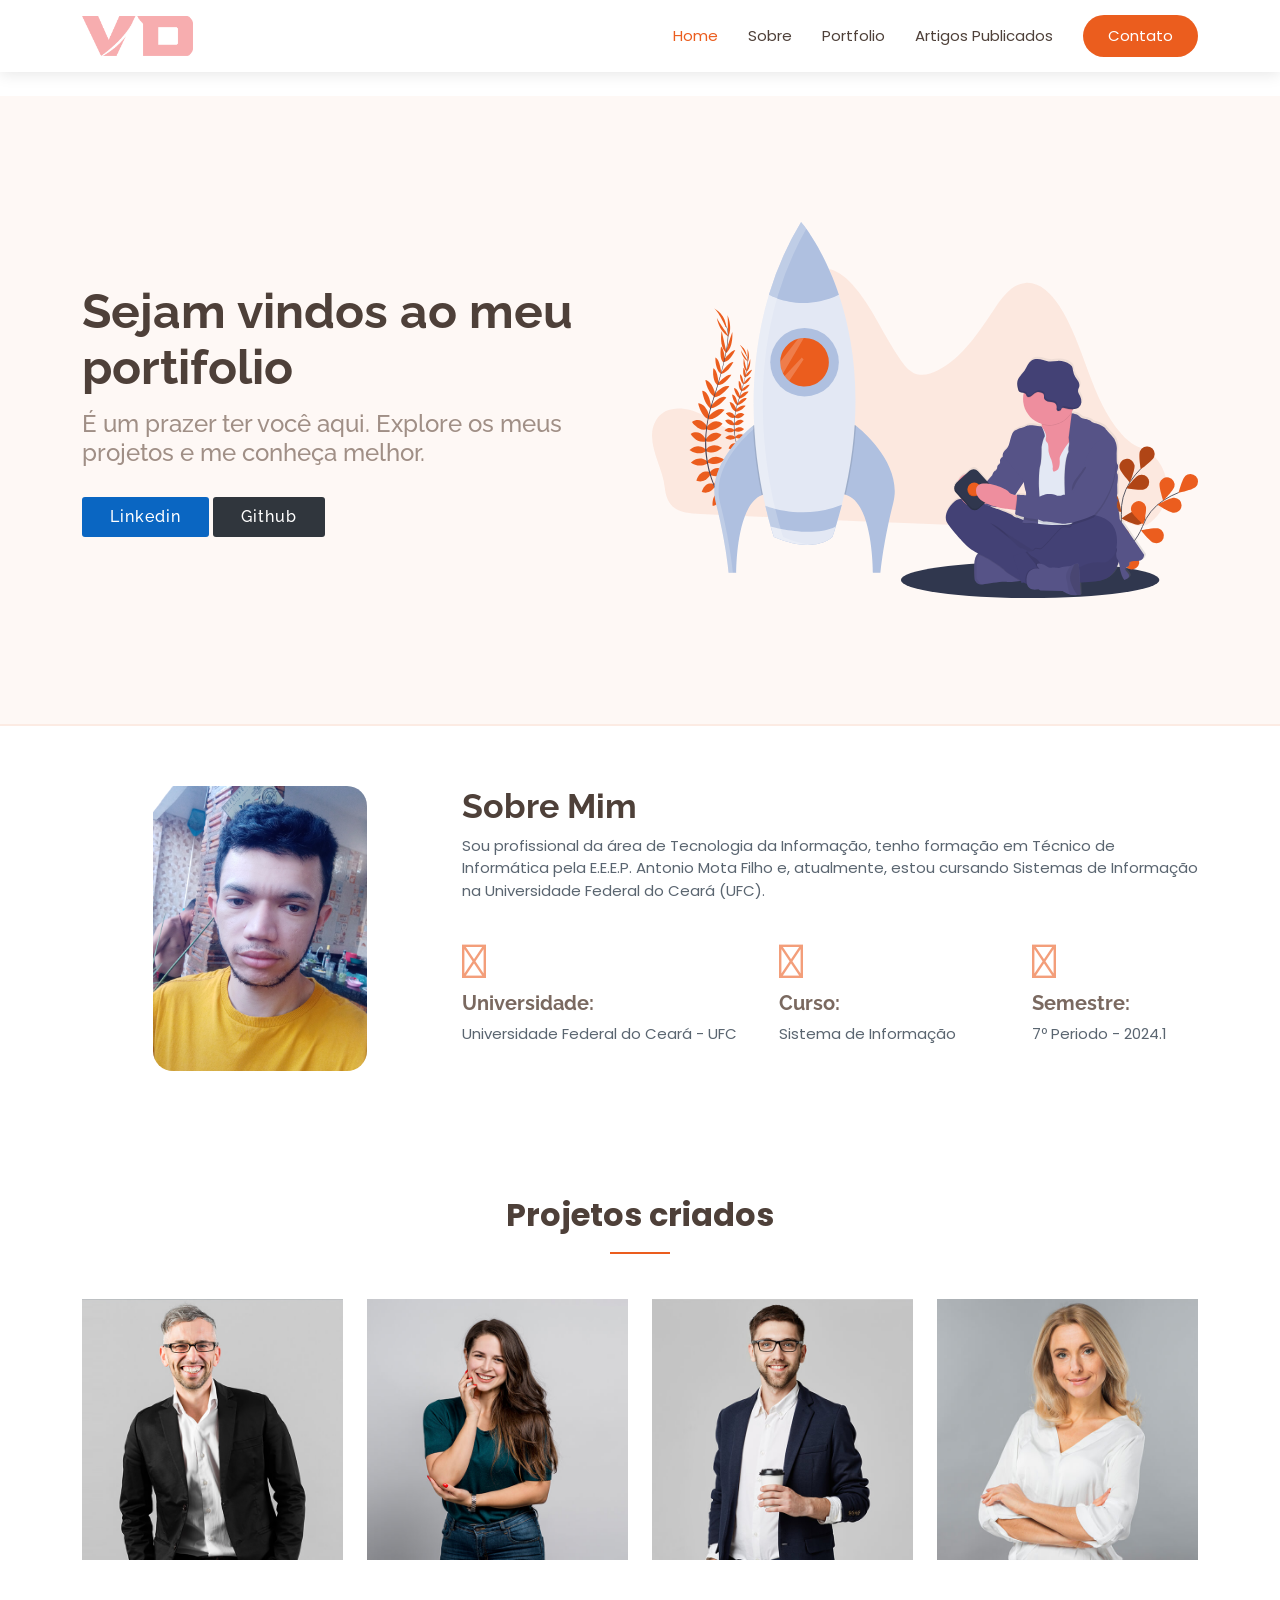
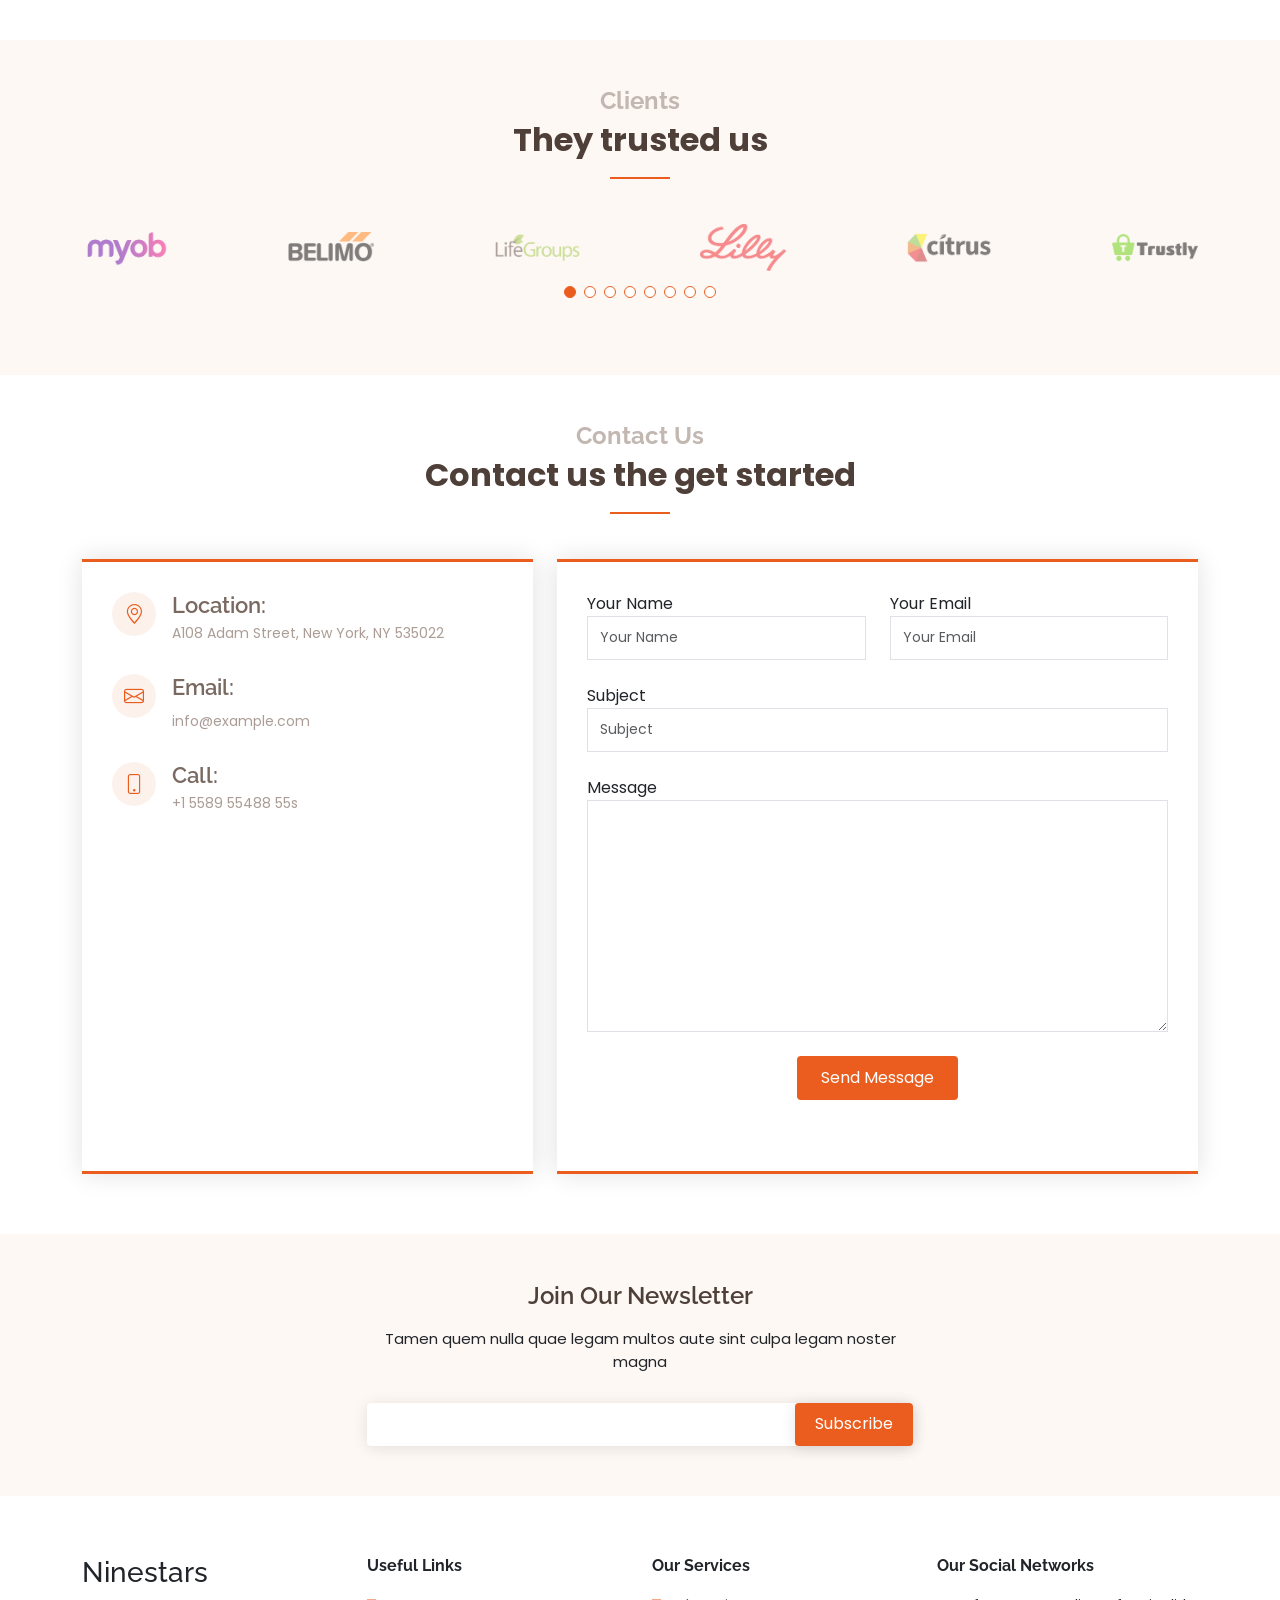
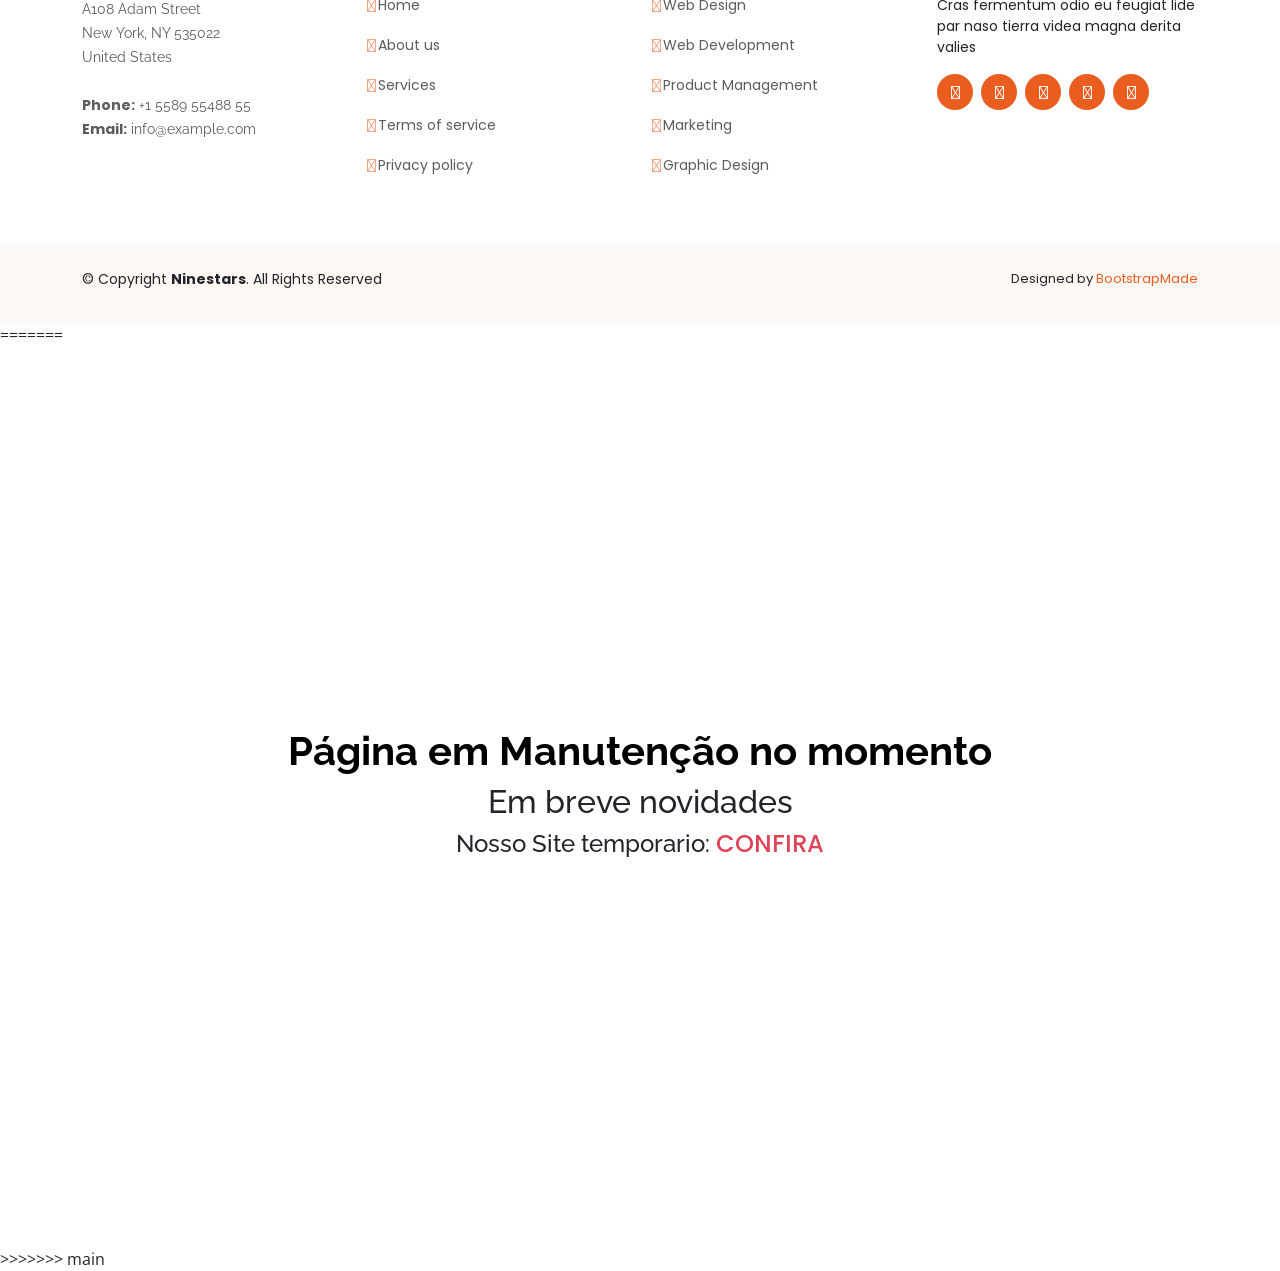
==== index.html @ 3cd947cc "✍🏼 - Renomeado a pasta para index novamente" ====
<!DOCTYPE html>
<html lang="pt-BR">

<head>
<<<<<<< HEAD
  <meta charset="utf-8">
  <meta content="width=device-width, initial-scale=1.0" name="viewport">

  <title>Vicente Neto - Profile</title>
  <meta content="" name="description">
  <meta content="" name="keywords">

  <!-- Favicons -->
  <link href="assets/img/favicon.png" rel="icon">
  <link href="assets/img/apple-touch-icon.png" rel="apple-touch-icon">

  <!-- Google Fonts -->
  <link href="https://fonts.googleapis.com/css?family=Open+Sans:300,300i,400,400i,600,600i,700,700i|Raleway:300,300i,400,400i,600,600i,700,700i" rel="stylesheet">

  <!-- Vendor CSS Files -->
  <link href="assets/vendor/aos/aos.css" rel="stylesheet">
  <link href="assets/vendor/bootstrap/css/bootstrap.min.css" rel="stylesheet">
  <link href="assets/vendor/bootstrap-icons/bootstrap-icons.css" rel="stylesheet">
  <link href="assets/vendor/boxicons/css/boxicons.min.css" rel="stylesheet">
  <link href="assets/vendor/glightbox/css/glightbox.min.css" rel="stylesheet">
  <link href="assets/vendor/swiper/swiper-bundle.min.css" rel="stylesheet">

  <!-- Template Main CSS File -->
  <link href="assets/css/style.css" rel="stylesheet">
</head>

<body>

  <!-- ======= Header ======= -->
  <header id="header" class="fixed-top d-flex align-items-center">
    <div class="container d-flex align-items-center justify-content-between">

      <div class="logo">
        <a href="index.html"><img src="assets/img/logo.png" alt="" class="img-fluid"></a>
      </div>

      <nav id="navbar" class="navbar">
        <ul>
          <li><a class="nav-link scrollto active" href="#hero">Home</a></li>
          <li><a class="nav-link scrollto" href="#sobre">Sobre</a></li>
          <!-- <li><a class="nav-link scrollto" href="#servicos">Serviços</a></li> -->
          <li><a class="nav-link scrollto" href="#portfolio">Portfolio</a></li>
          <li><a class="nav-link scrollto" href="#projetos">Artigos Publicados</a></li>
          <!-- <li class="dropdown"><a href="#"><span>Drop Down</span> <i class="bi bi-chevron-down"></i></a>
            <ul>
              <li><a href="#">Drop Down 1</a></li>
              <li class="dropdown"><a href="#"><span>Deep Drop Down</span> <i class="bi bi-chevron-right"></i></a>
                <ul>
                  <li><a href="#">Deep Drop Down 1</a></li>
                  <li><a href="#">Deep Drop Down 2</a></li>
                  <li><a href="#">Deep Drop Down 3</a></li>
                  <li><a href="#">Deep Drop Down 4</a></li>
                  <li><a href="#">Deep Drop Down 5</a></li>
                </ul>
              </li>
              <li><a href="#">Drop Down 2</a></li>
              <li><a href="#">Drop Down 3</a></li>
              <li><a href="#">Drop Down 4</a></li>
            </ul>
          </li> -->
          <!-- <li><a class="nav-link scrollto" href="#contact">Contato</a></li> -->
          <li><a class="getstarted scrollto" href="#about">Contato</a></li>
        </ul>
        <i class="bi bi-list mobile-nav-toggle"></i>
      </nav><!-- .navbar -->

    </div>
  </header><!-- End Header -->

  <!-- ======= Hero Section ======= -->
  <section id="hero" class="d-flex align-items-center">

    <div class="container">
      <div class="row gy-4">
        <div class="col-lg-6 order-2 order-lg-1 d-flex flex-column justify-content-center">
          <h1>Sejam vindos ao meu portifolio</h1>
          <h2>É um prazer ter você aqui. Explore os meus projetos e me conheça melhor.</h2>
          <div>
            <a href="https://www.linkedin.com/in/vicente-neto/" class="btn-linkedin scrollto">Linkedin</a>
            <a href="https://github.com/VicenteNeto21" class="btn-github scrollto">Github</a>
          </div>
        </div>
        <div class="col-lg-6 order-1 order-lg-2 hero-img">
          <img src="assets/img/hero-img.svg" class="img-fluid animated" alt="">
        </div>
      </div>
    </div>

  </section><!-- End Hero -->

  <main id="main">

    <!-- ======= Seção sobre mim ======= -->
    <section id="about" class="about">
      <div class="container">

        <div class="row justify-content-between">
          <div class="col-lg-4 d-flex align-items-center justify-content-center about-img">
            <img src="assets/img/minha-imagem.jpg" class="img-fluid" alt="" data-aos="zoom-in">
          </div>
          <div class="col-lg-8 pt-5 pt-lg-0">
            <h3 data-aos="fade-up">Sobre Mim</h3>
            <p data-aos="fade-up" data-aos-delay="100">
              Sou profissional da área de Tecnologia da Informação, tenho formação em Técnico de Informática pela E.E.E.P. Antonio Mota Filho e, atualmente, estou cursando Sistemas de Informação na Universidade Federal do Ceará (UFC).
            </p>
            <div class="row">
              <div class="col-md-5" data-aos="fade-up" data-aos-delay="200">
                <i class="bx bx-cube-alt"></i>
                <h4>Universidade:</h4>
                <p>Universidade Federal do Ceará - UFC</p>
              </div>
              <div class="col-md-4" data-aos="fade-up" data-aos-delay="100">
                <i class="bx bx-receipt"></i>
                <h4>Curso:</h4>
                <p>Sistema de Informação</p>
              </div>
              <div class="col-md-3" data-aos="fade-up" data-aos-delay="200">
                <i class="bx bx-cube-alt"></i>
                <h4>Semestre:</h4>
                <p>7º Periodo - 2024.1</p>
              </div>
            </div>
          </div>
        </div>

      </div>
    </section><!-- End About Section -->
   



    
    <!-- ======= Team Section ======= -->
    <section id="team" class="team">
      <div class="container">

        <div class="section-title" data-aos="fade-up">
          <p>Projetos criados</p>
        </div>

        <div class="row">

          <div class="col-xl-3 col-lg-4 col-md-6" data-aos="zoom-in" data-aos-delay="100">
            <div class="member">
              <img src="assets/img/team/team-1.jpg" class="img-fluid" alt="">
              <div class="member-info">
                <div class="member-info-content">
                  <h4>Walter White</h4>
                  <span>Chief Executive Officer</span>
                </div>
                <div class="social">
                  <a href=""><i class="bi bi-twitter"></i></a>
                  <a href=""><i class="bi bi-facebook"></i></a>
                  <a href=""><i class="bi bi-instagram"></i></a>
                  <a href=""><i class="bi bi-linkedin"></i></a>
                </div>
              </div>
            </div>
          </div>

          <div class="col-xl-3 col-lg-4 col-md-6" data-aos="zoom-in" data-aos-delay="200">
            <div class="member">
              <img src="assets/img/team/team-2.jpg" class="img-fluid" alt="">
              <div class="member-info">
                <div class="member-info-content">
                  <h4>Sarah Jhonson</h4>
                  <span>Product Manager</span>
                </div>
                <div class="social">
                  <a href=""><i class="bi bi-twitter"></i></a>
                  <a href=""><i class="bi bi-facebook"></i></a>
                  <a href=""><i class="bi bi-instagram"></i></a>
                  <a href=""><i class="bi bi-linkedin"></i></a>
                </div>
              </div>
            </div>
          </div>

          <div class="col-xl-3 col-lg-4 col-md-6" data-aos="zoom-in" data-aos-delay="300">
            <div class="member">
              <img src="assets/img/team/team-3.jpg" class="img-fluid" alt="">
              <div class="member-info">
                <div class="member-info-content">
                  <h4>William Anderson</h4>
                  <span>CTO</span>
                </div>
                <div class="social">
                  <a href=""><i class="bi bi-twitter"></i></a>
                  <a href=""><i class="bi bi-facebook"></i></a>
                  <a href=""><i class="bi bi-instagram"></i></a>
                  <a href=""><i class="bi bi-linkedin"></i></a>
                </div>
              </div>
            </div>
          </div>

          <div class="col-xl-3 col-lg-4 col-md-6" data-aos="zoom-in" data-aos-delay="400">
            <div class="member">
              <img src="assets/img/team/team-4.jpg" class="img-fluid" alt="">
              <div class="member-info">
                <div class="member-info-content">
                  <h4>Amanda Jepson</h4>
                  <span>Accountant</span>
                </div>
                <div class="social">
                  <a href=""><i class="bi bi-twitter"></i></a>
                  <a href=""><i class="bi bi-facebook"></i></a>
                  <a href=""><i class="bi bi-instagram"></i></a>
                  <a href=""><i class="bi bi-linkedin"></i></a>
                </div>
              </div>
            </div>
          </div>

        </div>

      </div>
    </section><!-- End Team Section -->

    <!-- ======= Clients Section ======= -->
    <section id="clients" class="clients section-bg">
      <div class="container" data-aos="fade-up">

        <div class="section-title">
          <h2>Clients</h2>
          <p>They trusted us</p>
        </div>

        <div class="clients-slider swiper" data-aos="fade-up" data-aos-delay="100">
          <div class="swiper-wrapper align-items-center">
            <div class="swiper-slide"><img src="assets/img/clients/client-1.png" class="img-fluid" alt=""></div>
            <div class="swiper-slide"><img src="assets/img/clients/client-2.png" class="img-fluid" alt=""></div>
            <div class="swiper-slide"><img src="assets/img/clients/client-3.png" class="img-fluid" alt=""></div>
            <div class="swiper-slide"><img src="assets/img/clients/client-4.png" class="img-fluid" alt=""></div>
            <div class="swiper-slide"><img src="assets/img/clients/client-5.png" class="img-fluid" alt=""></div>
            <div class="swiper-slide"><img src="assets/img/clients/client-6.png" class="img-fluid" alt=""></div>
            <div class="swiper-slide"><img src="assets/img/clients/client-7.png" class="img-fluid" alt=""></div>
            <div class="swiper-slide"><img src="assets/img/clients/client-8.png" class="img-fluid" alt=""></div>
          </div>
          <div class="swiper-pagination"></div>
        </div>

      </div>
    </section><!-- End Clients Section -->

    <!-- ======= Contact Us Section ======= -->
    <section id="contact" class="contact">
      <div class="container" data-aos="fade-up">

        <div class="section-title">
          <h2>Contact Us</h2>
          <p>Contact us the get started</p>
        </div>

        <div class="row">

          <div class="col-lg-5 d-flex align-items-stretch" data-aos="fade-up" data-aos-delay="100">
            <div class="info">
              <div class="address">
                <i class="bi bi-geo-alt"></i>
                <h4>Location:</h4>
                <p>A108 Adam Street, New York, NY 535022</p>
              </div>

              <div class="email">
                <i class="bi bi-envelope"></i>
                <h4>Email:</h4>
                <p>info@example.com</p>
              </div>

              <div class="phone">
                <i class="bi bi-phone"></i>
                <h4>Call:</h4>
                <p>+1 5589 55488 55s</p>
              </div>

              <iframe src="https://www.google.com/maps/embed?pb=!1m14!1m8!1m3!1d12097.433213460943!2d-74.0062269!3d40.7101282!3m2!1i1024!2i768!4f13.1!3m3!1m2!1s0x0%3A0xb89d1fe6bc499443!2sDowntown+Conference+Center!5e0!3m2!1smk!2sbg!4v1539943755621" frameborder="0" style="border:0; width: 100%; height: 290px;" allowfullscreen></iframe>
            </div>

          </div>

          <div class="col-lg-7 mt-5 mt-lg-0 d-flex align-items-stretch" data-aos="fade-up" data-aos-delay="200">
            <form action="forms/contact.php" method="post" role="form" class="php-email-form">
              <div class="row">
                <div class="form-group col-md-6">
                  <label for="name">Your Name</label>
                  <input type="text" name="name" class="form-control" id="name" placeholder="Your Name" required>
                </div>
                <div class="form-group col-md-6 mt-3 mt-md-0">
                  <label for="name">Your Email</label>
                  <input type="email" class="form-control" name="email" id="email" placeholder="Your Email" required>
                </div>
              </div>
              <div class="form-group mt-3">
                <label for="name">Subject</label>
                <input type="text" class="form-control" name="subject" id="subject" placeholder="Subject" required>
              </div>
              <div class="form-group mt-3">
                <label for="name">Message</label>
                <textarea class="form-control" name="message" rows="10" required></textarea>
              </div>
              <div class="my-3">
                <div class="loading">Loading</div>
                <div class="error-message"></div>
                <div class="sent-message">Your message has been sent. Thank you!</div>
              </div>
              <div class="text-center"><button type="submit">Send Message</button></div>
            </form>
          </div>

        </div>

      </div>
    </section><!-- End Contact Us Section -->

  </main><!-- End #main -->

  <!-- ======= Footer ======= -->
  <footer id="footer">

    <div class="footer-newsletter">
      <div class="container">
        <div class="row justify-content-center">
          <div class="col-lg-6">
            <h4>Join Our Newsletter</h4>
            <p>Tamen quem nulla quae legam multos aute sint culpa legam noster magna</p>
            <form action="" method="post">
              <input type="email" name="email"><input type="submit" value="Subscribe">
            </form>
          </div>
        </div>
      </div>
    </div>

    <div class="footer-top">
      <div class="container">
        <div class="row">

          <div class="col-lg-3 col-md-6 footer-contact">
            <h3>Ninestars</h3>
            <p>
              A108 Adam Street <br>
              New York, NY 535022<br>
              United States <br><br>
              <strong>Phone:</strong> +1 5589 55488 55<br>
              <strong>Email:</strong> info@example.com<br>
            </p>
          </div>

          <div class="col-lg-3 col-md-6 footer-links">
            <h4>Useful Links</h4>
            <ul>
              <li><i class="bx bx-chevron-right"></i> <a href="#">Home</a></li>
              <li><i class="bx bx-chevron-right"></i> <a href="#">About us</a></li>
              <li><i class="bx bx-chevron-right"></i> <a href="#">Services</a></li>
              <li><i class="bx bx-chevron-right"></i> <a href="#">Terms of service</a></li>
              <li><i class="bx bx-chevron-right"></i> <a href="#">Privacy policy</a></li>
            </ul>
          </div>

          <div class="col-lg-3 col-md-6 footer-links">
            <h4>Our Services</h4>
            <ul>
              <li><i class="bx bx-chevron-right"></i> <a href="#">Web Design</a></li>
              <li><i class="bx bx-chevron-right"></i> <a href="#">Web Development</a></li>
              <li><i class="bx bx-chevron-right"></i> <a href="#">Product Management</a></li>
              <li><i class="bx bx-chevron-right"></i> <a href="#">Marketing</a></li>
              <li><i class="bx bx-chevron-right"></i> <a href="#">Graphic Design</a></li>
            </ul>
          </div>

          <div class="col-lg-3 col-md-6 footer-links">
            <h4>Our Social Networks</h4>
            <p>Cras fermentum odio eu feugiat lide par naso tierra videa magna derita valies</p>
            <div class="social-links mt-3">
              <a href="#" class="twitter"><i class="bx bxl-twitter"></i></a>
              <a href="#" class="facebook"><i class="bx bxl-facebook"></i></a>
              <a href="#" class="instagram"><i class="bx bxl-instagram"></i></a>
              <a href="#" class="google-plus"><i class="bx bxl-skype"></i></a>
              <a href="#" class="linkedin"><i class="bx bxl-linkedin"></i></a>
            </div>
          </div>

        </div>
      </div>
    </div>

    <div class="container py-4">
      <div class="copyright">
        &copy; Copyright <strong><span>Ninestars</span></strong>. All Rights Reserved
      </div>
      <div class="credits">
        <!-- All the links in the footer should remain intact. -->
        <!-- You can delete the links only if you purchased the pro version. -->
        <!-- Licensing information: https://bootstrapmade.com/license/ -->
        <!-- Purchase the pro version with working PHP/AJAX contact form: https://bootstrapmade.com/ninestars-free-bootstrap-3-theme-for-creative/ -->
        Designed by <a href="https://bootstrapmade.com/">BootstrapMade</a>
      </div>
    </div>
  </footer><!-- End Footer -->

  <a href="#" class="back-to-top d-flex align-items-center justify-content-center"><i class="bi bi-arrow-up-short"></i></a>

  <!-- Vendor JS Files -->
  <script src="assets/vendor/aos/aos.js"></script>
  <script src="assets/vendor/bootstrap/js/bootstrap.bundle.min.js"></script>
  <script src="assets/vendor/glightbox/js/glightbox.min.js"></script>
  <script src="assets/vendor/isotope-layout/isotope.pkgd.min.js"></script>
  <script src="assets/vendor/swiper/swiper-bundle.min.js"></script>
  <script src="assets/vendor/php-email-form/validate.js"></script>

  <!-- Template Main JS File -->
  <script src="assets/js/main.js"></script>

</body>

</html>
=======
    <meta charset="UTF-8">
    <meta name="viewport" content="width=device-width, initial-scale=1.0">
    <link rel="shortcut icon" href="./assets/images/favicon/imagem-favicon.jpg" type="image/x-icon">
    <link rel="stylesheet" href="./assets/css/style.css">
    <title>Vicente Neto | Em Manutenção</title>
    <style>
        @import url('https://fonts.googleapis.com/css2?family=Poppins&display=swap');

        *,
        *:after,
        *:before {
            margin: 0;
            padding: 0;
            box-sizing: border-box;
            text-decoration: none;
            list-style: none;
            font-family: 'Poppins', sans-serif;
        }

        :root {
            --background: #ffffff;
            --cor-principal: #df4355;
            --cor-segundaria: #e4ebf0;
            --cor-barra-nav: #fff;
            --cor-fonte: #000000;
        }

        #comunicado {
            display: flex;
            height: 100vh;
            margin: 0;
            flex-direction: column;
            align-items: center;
            justify-content: center;
            font-family: 'Poppins', sans-serif;
        }

        /* Config. das Comunicados */
        #ola {
            background: var(--background);
            color: var(--cor-fonte);
            text-align: center;
            font-weight: bold;
        }

        #atualizacoes {
            text-align: center;
            margin-top: 10px;
        }

        #link {
            color: var(--cor-principal);
            text-transform: uppercase;
        }
    </style>
</head>

<body>
    <section id="comunicado">
        <h1 id="ola">Página em Manutenção no momento</h1>
        <h2 id="#atualizacoes">Em breve novidades</h2>
        <h4 id="#atualizacoes">Nosso Site temporario: <a id="link" href="./index.html">confira</a></h4>
    </section>
</body>

</html>
>>>>>>> main
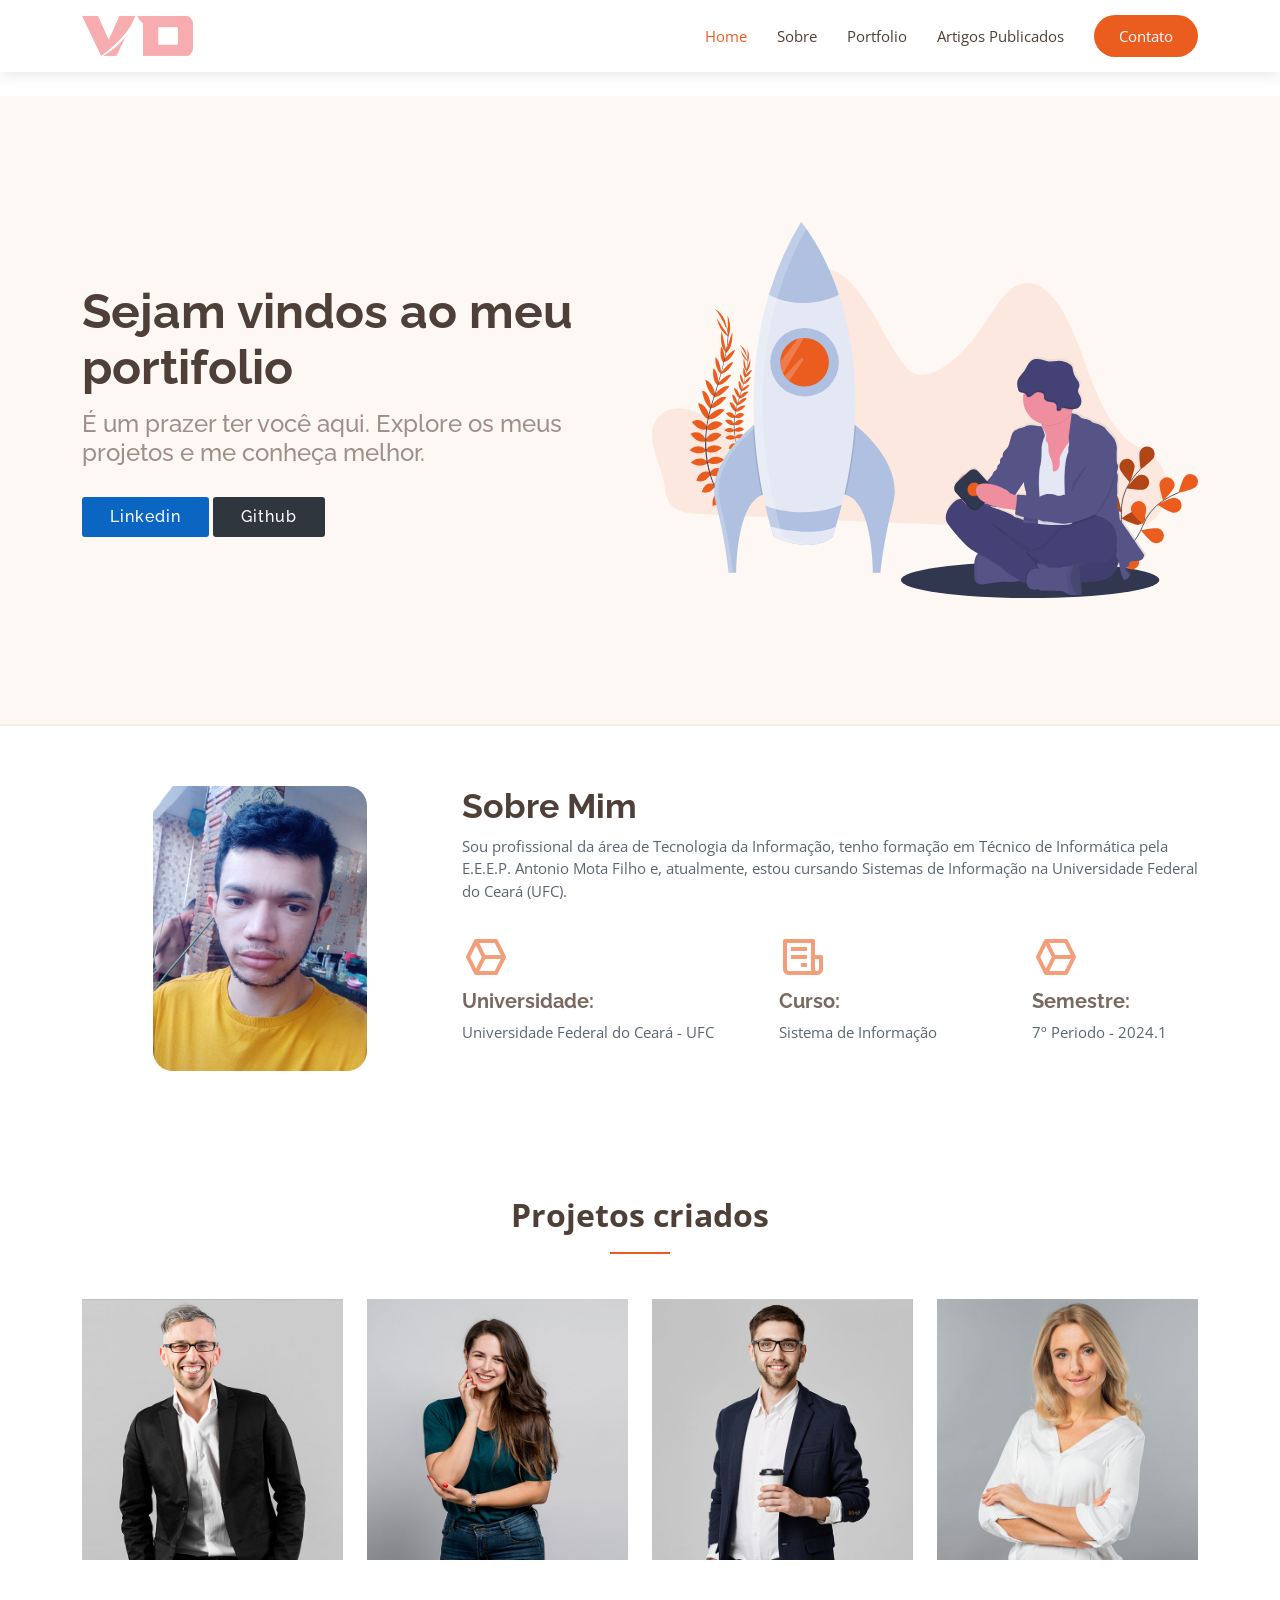
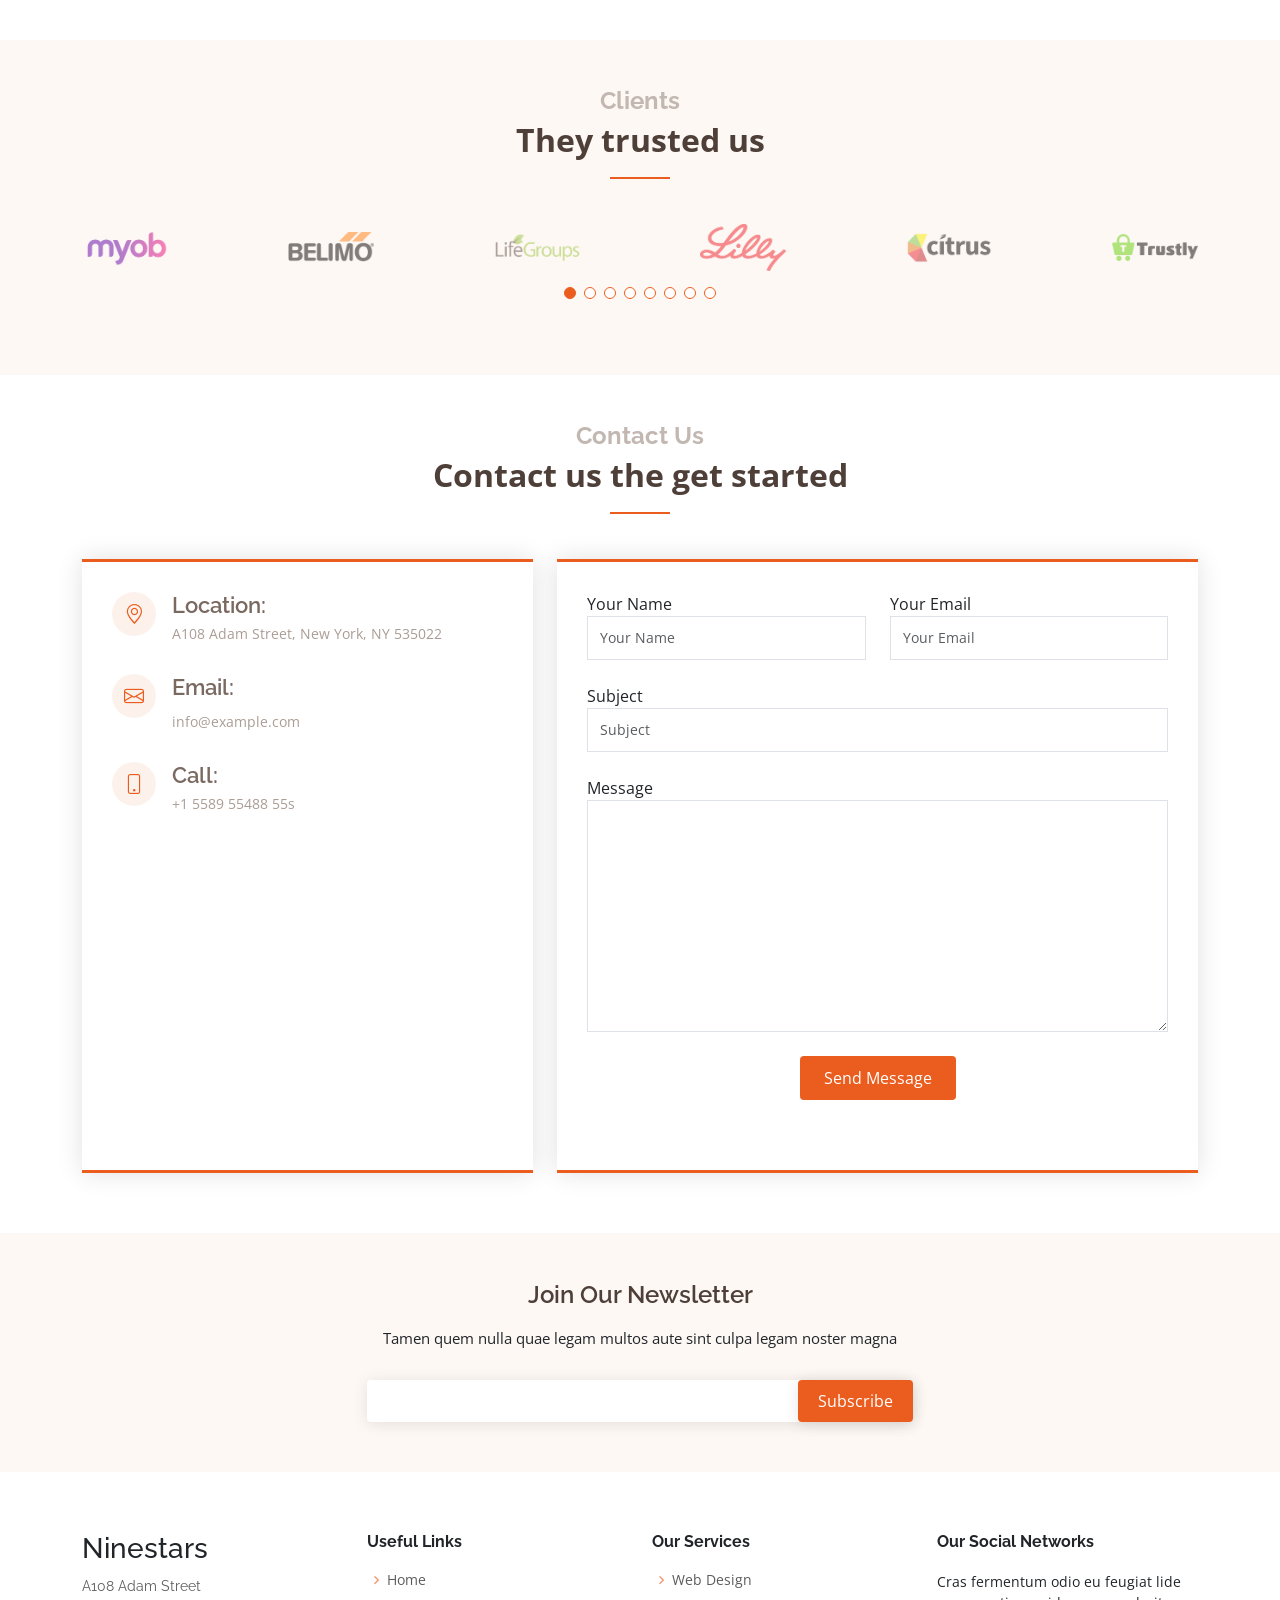
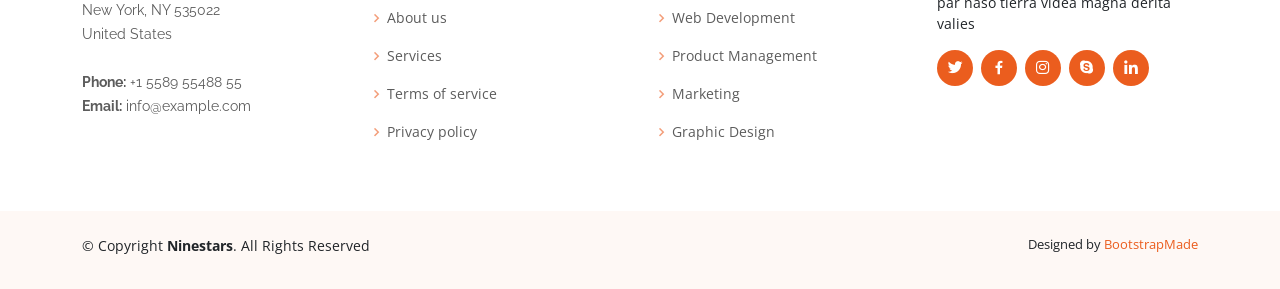
==== commit 4674874f: "🔄 Atualização na index e no css dos arquivos" ====
--- a/index.html
+++ b/index.html
@@ -419,72 +419,4 @@
 
 </body>
 
-</html>
-=======
-    <meta charset="UTF-8">
-    <meta name="viewport" content="width=device-width, initial-scale=1.0">
-    <link rel="shortcut icon" href="./assets/images/favicon/imagem-favicon.jpg" type="image/x-icon">
-    <link rel="stylesheet" href="./assets/css/style.css">
-    <title>Vicente Neto | Em Manutenção</title>
-    <style>
-        @import url('https://fonts.googleapis.com/css2?family=Poppins&display=swap');
-
-        *,
-        *:after,
-        *:before {
-            margin: 0;
-            padding: 0;
-            box-sizing: border-box;
-            text-decoration: none;
-            list-style: none;
-            font-family: 'Poppins', sans-serif;
-        }
-
-        :root {
-            --background: #ffffff;
-            --cor-principal: #df4355;
-            --cor-segundaria: #e4ebf0;
-            --cor-barra-nav: #fff;
-            --cor-fonte: #000000;
-        }
-
-        #comunicado {
-            display: flex;
-            height: 100vh;
-            margin: 0;
-            flex-direction: column;
-            align-items: center;
-            justify-content: center;
-            font-family: 'Poppins', sans-serif;
-        }
-
-        /* Config. das Comunicados */
-        #ola {
-            background: var(--background);
-            color: var(--cor-fonte);
-            text-align: center;
-            font-weight: bold;
-        }
-
-        #atualizacoes {
-            text-align: center;
-            margin-top: 10px;
-        }
-
-        #link {
-            color: var(--cor-principal);
-            text-transform: uppercase;
-        }
-    </style>
-</head>
-
-<body>
-    <section id="comunicado">
-        <h1 id="ola">Página em Manutenção no momento</h1>
-        <h2 id="#atualizacoes">Em breve novidades</h2>
-        <h4 id="#atualizacoes">Nosso Site temporario: <a id="link" href="./index.html">confira</a></h4>
-    </section>
-</body>
-
-</html>
->>>>>>> main
+</html>
--- a/assets/css/style.css
+++ b/assets/css/style.css
@@ -0,0 +1,1394 @@
+/*--------------------------------------------------------------
+# General
+--------------------------------------------------------------*/
+body {
+  font-family: "Open Sans", sans-serif;
+  color: #212529;
+}
+
+a {
+  color: #eb5d1e;
+  text-decoration: none;
+}
+
+a:hover {
+  color: #ef7f4d;
+  text-decoration: none;
+}
+
+h1,
+h2,
+h3,
+h4,
+h5,
+h6,
+.font-primary {
+  font-family: "Raleway", sans-serif;
+}
+
+/*--------------------------------------------------------------
+# Back to top button
+--------------------------------------------------------------*/
+.back-to-top {
+  position: fixed;
+  visibility: hidden;
+  opacity: 0;
+  right: 15px;
+  bottom: 15px;
+  z-index: 99999;
+  background: #eb5d1e;
+  width: 40px;
+  height: 40px;
+  border-radius: 4px;
+  transition: all 0.4s;
+}
+
+.back-to-top i {
+  font-size: 24px;
+  color: #fff;
+  line-height: 0;
+}
+
+.back-to-top:hover {
+  background: #ee7843;
+  color: #fff;
+}
+
+.back-to-top.active {
+  visibility: visible;
+  opacity: 1;
+}
+
+/*--------------------------------------------------------------
+# Disable aos animation delay on mobile devices
+--------------------------------------------------------------*/
+@media screen and (max-width: 768px) {
+  [data-aos-delay] {
+    transition-delay: 0 !important;
+  }
+}
+
+/*--------------------------------------------------------------
+# Header
+--------------------------------------------------------------*/
+#header {
+  height: 72px;
+  transition: all 0.5s;
+  z-index: 997;
+  transition: all 0.5s;
+  background: #fff;
+  box-shadow: 0px 2px 15px rgba(0, 0, 0, 0.1);
+}
+
+#header .logo h1 {
+  font-size: 30px;
+  margin: 0;
+  line-height: 1;
+  font-weight: 400;
+  letter-spacing: 2px;
+}
+
+#header .logo h1 a,
+#header .logo h1 a:hover {
+  color: #7a6960;
+  text-decoration: none;
+}
+
+#header .logo img {
+  padding: 0;
+  margin: 0;
+  max-height: 40px;
+}
+
+#main {
+  margin-top: 72px;
+}
+
+/*--------------------------------------------------------------
+# Navigation Menu
+--------------------------------------------------------------*/
+/**
+* Desktop Navigation 
+*/
+.navbar {
+  padding: 0;
+}
+
+.navbar ul {
+  margin: 0;
+  padding: 0;
+  display: flex;
+  list-style: none;
+  align-items: center;
+}
+
+.navbar li {
+  position: relative;
+}
+
+.navbar a,
+.navbar a:focus {
+  display: flex;
+  align-items: center;
+  justify-content: space-between;
+  padding: 10px 0 10px 30px;
+  font-size: 15px;
+  color: #4e4039;
+  white-space: nowrap;
+  transition: 0.3s;
+}
+
+.navbar a i,
+.navbar a:focus i {
+  font-size: 12px;
+  line-height: 0;
+  margin-left: 5px;
+}
+
+.navbar a:hover,
+.navbar .active,
+.navbar .active:focus,
+.navbar li:hover>a {
+  color: #eb5d1e;
+}
+
+.navbar .getstarted,
+.navbar .getstarted:focus {
+  background: #eb5d1e;
+  color: #fff;
+  padding: 10px 25px;
+  margin-left: 30px;
+  border-radius: 50px;
+}
+
+.navbar .getstarted:hover,
+.navbar .getstarted:focus:hover {
+  color: #fff;
+  background: #ee7843;
+}
+
+.navbar .dropdown ul {
+  display: block;
+  position: absolute;
+  left: 14px;
+  top: calc(100% + 30px);
+  margin: 0;
+  padding: 10px 0;
+  z-index: 99;
+  opacity: 0;
+  visibility: hidden;
+  background: #fff;
+  box-shadow: 0px 0px 30px rgba(127, 137, 161, 0.25);
+  transition: 0.3s;
+}
+
+.navbar .dropdown ul li {
+  min-width: 200px;
+}
+
+.navbar .dropdown ul a {
+  padding: 10px 20px;
+  font-size: 15px;
+  text-transform: none;
+}
+
+.navbar .dropdown ul a i {
+  font-size: 12px;
+}
+
+.navbar .dropdown ul a:hover,
+.navbar .dropdown ul .active:hover,
+.navbar .dropdown ul li:hover>a {
+  color: #eb5d1e;
+}
+
+.navbar .dropdown:hover>ul {
+  opacity: 1;
+  top: 100%;
+  visibility: visible;
+}
+
+.navbar .dropdown .dropdown ul {
+  top: 0;
+  left: calc(100% - 30px);
+  visibility: hidden;
+}
+
+.navbar .dropdown .dropdown:hover>ul {
+  opacity: 1;
+  top: 0;
+  left: 100%;
+  visibility: visible;
+}
+
+@media (max-width: 1366px) {
+  .navbar .dropdown .dropdown ul {
+    left: -90%;
+  }
+
+  .navbar .dropdown .dropdown:hover>ul {
+    left: -100%;
+  }
+}
+
+/**
+* Mobile Navigation 
+*/
+.mobile-nav-toggle {
+  color: #7a6960;
+  font-size: 28px;
+  cursor: pointer;
+  display: none;
+  line-height: 0;
+  transition: 0.5s;
+}
+
+.mobile-nav-toggle.bi-x {
+  color: #fff;
+}
+
+@media (max-width: 991px) {
+  .mobile-nav-toggle {
+    display: block;
+  }
+
+  .navbar ul {
+    display: none;
+  }
+}
+
+.navbar-mobile {
+  position: fixed;
+  overflow: hidden;
+  top: 0;
+  right: 0;
+  left: 0;
+  bottom: 0;
+  background: rgba(78, 64, 57, 0.9);
+  transition: 0.3s;
+}
+
+.navbar-mobile .mobile-nav-toggle {
+  position: absolute;
+  top: 15px;
+  right: 15px;
+}
+
+.navbar-mobile ul {
+  display: block;
+  position: absolute;
+  top: 55px;
+  right: 15px;
+  bottom: 15px;
+  left: 15px;
+  padding: 10px 0;
+  background-color: #fff;
+  overflow-y: auto;
+  transition: 0.3s;
+}
+
+.navbar-mobile a,
+.navbar-mobile a:focus {
+  padding: 10px 20px;
+  font-size: 15px;
+  color: #7a6960;
+}
+
+.navbar-mobile a:hover,
+.navbar-mobile .active,
+.navbar-mobile li:hover>a {
+  color: #eb5d1e;
+}
+
+.navbar-mobile .getstarted,
+.navbar-mobile .getstarted:focus {
+  margin: 15px;
+}
+
+.navbar-mobile .dropdown ul {
+  position: static;
+  display: none;
+  margin: 10px 20px;
+  padding: 10px 0;
+  z-index: 99;
+  opacity: 1;
+  visibility: visible;
+  background: #fff;
+  box-shadow: 0px 0px 30px rgba(127, 137, 161, 0.25);
+}
+
+.navbar-mobile .dropdown ul li {
+  min-width: 200px;
+}
+
+.navbar-mobile .dropdown ul a {
+  padding: 10px 20px;
+}
+
+.navbar-mobile .dropdown ul a i {
+  font-size: 12px;
+}
+
+.navbar-mobile .dropdown ul a:hover,
+.navbar-mobile .dropdown ul .active:hover,
+.navbar-mobile .dropdown ul li:hover>a {
+  color: #eb5d1e;
+}
+
+.navbar-mobile .dropdown>.dropdown-active {
+  display: block;
+}
+
+/*--------------------------------------------------------------
+# Hero Section
+--------------------------------------------------------------*/
+#hero {
+  width: 100%;
+  height: 70vh;
+  background: #fef8f5;
+  border-bottom: 2px solid #fcebe3;
+  margin: 72px 0 -72px 0;
+}
+
+#hero h1 {
+  margin: 0;
+  font-size: 48px;
+  font-weight: 700;
+  line-height: 56px;
+  color: #4e4039;
+}
+
+#hero h2 {
+  color: #a08f86;
+  margin: 15px 0 0 0;
+  font-size: 24px;
+}
+
+/* #hero .btn-get-started {
+  font-family: "Raleway", sans-serif;
+  font-weight: 500;
+  font-size: 16px;
+  letter-spacing: 1px;
+  display: inline-block;
+  padding: 8px 28px;
+  border-radius: 3px;
+  transition: 0.5s;
+  margin-top: 30px;
+  color: #fff;
+  background: #eb5d1e;
+} */
+
+#hero .btn-linkedin {
+  font-family: "Raleway", sans-serif;
+  font-weight: 500;
+  font-size: 16px;
+  letter-spacing: 1px;
+  display: inline-block;
+  padding: 8px 28px;
+  border-radius: 3px;
+  margin-top: 30px;
+  transition: 0.5s;
+  color: #fff;
+  background: #0a66c2;
+}
+
+#hero .btn-github {
+  font-family: "Raleway", sans-serif;
+  font-weight: 500;
+  font-size: 16px;
+  letter-spacing: 1px;
+  display: inline-block;
+  padding: 8px 28px;
+  border-radius: 3px;
+  margin-top: 30px;
+  transition: 0.5s;
+  color: #fff;
+  background: #30363d;
+}
+
+#hero .btn-linkedin:hover {
+  background: #ef7f4d;
+}
+
+#hero .btn-github:hover {
+  background: #ef7f4d;
+}
+
+/* #hero .animated {
+  animation: up-down 2s ease-in-out infinite alternate-reverse both;
+} */
+
+@media (max-width: 991px) {
+  #hero {
+    height: calc(100vh - 72px);
+  }
+
+  #hero .animated {
+    animation: none;
+  }
+
+  #hero .hero-img {
+    text-align: center;
+  }
+
+  #hero .hero-img img {
+    width: 50%;
+  }
+}
+
+@media (max-width: 768px) {
+  #hero h1 {
+    font-size: 28px;
+    line-height: 36px;
+  }
+
+  #hero h2 {
+    font-size: 18px;
+    line-height: 24px;
+  }
+
+  #hero .hero-img img {
+    width: 70%;
+  }
+}
+
+@media (max-width: 575px) {
+  #hero .hero-img img {
+    width: 80%;
+  }
+}
+
+@media (max-height: 600px) {
+  #hero {
+    height: 120vh;
+  }
+}
+
+@keyframes up-down {
+  0% {
+    transform: translateY(10px);
+  }
+
+  100% {
+    transform: translateY(-10px);
+  }
+}
+
+/*--------------------------------------------------------------
+# Sections General
+--------------------------------------------------------------*/
+section {
+  padding: 60px 0;
+  overflow: hidden;
+}
+
+.section-bg {
+  background-color: #fef8f5;
+}
+
+.section-title {
+  text-align: center;
+  padding-bottom: 30px;
+}
+
+.section-title h2 {
+  font-size: 24px;
+  font-weight: 700;
+  padding-bottom: 0;
+  line-height: 1px;
+  margin-bottom: 15px;
+  color: #c2b7b1;
+}
+
+.section-title p {
+  padding-bottom: 15px;
+  margin-bottom: 15px;
+  position: relative;
+  font-size: 32px;
+  font-weight: 700;
+  color: #4e4039;
+}
+
+.section-title p::after {
+  content: "";
+  position: absolute;
+  display: block;
+  width: 60px;
+  height: 2px;
+  background: #eb5d1e;
+  bottom: 0;
+  left: calc(50% - 30px);
+}
+
+/*--------------------------------------------------------------
+# Breadcrumbs
+--------------------------------------------------------------*/
+.breadcrumbs {
+  padding: 15px 0;
+  background-color: #fef5f1;
+  min-height: 40px;
+}
+
+.breadcrumbs h2 {
+  font-size: 24px;
+  font-weight: 300;
+}
+
+.breadcrumbs ol {
+  display: flex;
+  flex-wrap: wrap;
+  list-style: none;
+  padding: 0;
+  margin: 0;
+  font-size: 14px;
+}
+
+.breadcrumbs ol li+li {
+  padding-left: 10px;
+}
+
+.breadcrumbs ol li+li::before {
+  display: inline-block;
+  padding-right: 10px;
+  color: #6c757d;
+  content: "/";
+}
+
+@media (max-width: 768px) {
+  .breadcrumbs .d-flex {
+    display: block !important;
+  }
+
+  .breadcrumbs ol {
+    display: block;
+  }
+
+  .breadcrumbs ol li {
+    display: inline-block;
+  }
+}
+
+/*--------------------------------------------------------------
+# About
+--------------------------------------------------------------*/
+.about h3 {
+  font-weight: 700;
+  font-size: 34px;
+  color: #4e4039;
+}
+
+.about h4 {
+  font-size: 20px;
+  font-weight: 700;
+  margin-top: 5px;
+  color: #7a6960;
+}
+
+.about i {
+  font-size: 48px;
+  margin-top: 15px;
+  color: #f39e7a;
+}
+
+.about p {
+  font-size: 15px;
+  color: #5a6570;
+}
+
+.about .about-img img{
+  border-radius: 20px 20px;
+  max-width: 60%;
+}
+
+@media (max-width: 991px) {
+  .about .about-img img {
+    max-width: 70%;
+  }
+}
+
+@media (max-width: 767px) {
+  .about .about-img img {
+    max-width: 90%;
+  }
+}
+
+/*--------------------------------------------------------------
+# Services
+--------------------------------------------------------------*/
+.services .icon-box {
+  padding: 30px;
+  position: relative;
+  overflow: hidden;
+  margin: 0 0 40px 0;
+  background: #fff;
+  box-shadow: 0 10px 29px 0 rgba(68, 88, 144, 0.1);
+  transition: all 0.3s ease-in-out;
+  border-radius: 15px;
+  text-align: center;
+  border-bottom: 3px solid #fff;
+}
+
+.services .icon-box:hover {
+  transform: translateY(-5px);
+  border-color: #ef7f4d;
+}
+
+.services .icon i {
+  font-size: 48px;
+  line-height: 1;
+  margin-bottom: 15px;
+  color: #ef7f4d;
+}
+
+.services .title {
+  font-weight: 700;
+  margin-bottom: 15px;
+  font-size: 18px;
+}
+
+.services .title a {
+  color: #111;
+}
+
+.services .description {
+  font-size: 15px;
+  line-height: 28px;
+  margin-bottom: 0;
+}
+
+/*--------------------------------------------------------------
+# Portfolio
+--------------------------------------------------------------*/
+.portfolio .portfolio-item {
+  margin-bottom: 30px;
+}
+
+.portfolio #portfolio-flters {
+  padding: 0;
+  margin: 0 0 35px 0;
+  list-style: none;
+  text-align: center;
+}
+
+.portfolio #portfolio-flters li {
+  cursor: pointer;
+  margin: 0 15px 15px 0;
+  display: inline-block;
+  padding: 5px;
+  font-size: 16px;
+  font-weight: 600;
+  line-height: 20px;
+  color: #212529;
+  margin-bottom: 5px;
+  transition: all 0.3s ease-in-out;
+}
+
+.portfolio #portfolio-flters li:hover,
+.portfolio #portfolio-flters li.filter-active {
+  color: #eb5d1e;
+}
+
+.portfolio #portfolio-flters li:last-child {
+  margin-right: 0;
+}
+
+.portfolio .portfolio-wrap {
+  transition: 0.3s;
+  position: relative;
+  overflow: hidden;
+  border-radius: 8px;
+  z-index: 1;
+}
+
+.portfolio .portfolio-wrap::before {
+  content: "";
+  background: rgba(122, 105, 96, 0.6);
+  position: absolute;
+  left: 100%;
+  right: 0;
+  top: 0;
+  bottom: 0;
+  transition: all ease-in-out 0.3s;
+  z-index: 2;
+}
+
+.portfolio .portfolio-wrap img {
+  transition: 0.3s;
+  position: relative;
+  z-index: 1;
+}
+
+.portfolio .portfolio-wrap .portfolio-links {
+  opacity: 0;
+  left: 0;
+  right: 0;
+  top: calc(50% - 32px);
+  text-align: center;
+  z-index: 3;
+  position: absolute;
+  transition: all ease-in-out 0.3s;
+}
+
+.portfolio .portfolio-wrap .portfolio-links a {
+  color: #eb5d1e;
+  margin: 0 4px;
+  line-height: 0;
+  background-color: #fff;
+  padding-top: 6px;
+  padding-right: 1px;
+  border-radius: 50px;
+  text-align: center;
+  width: 32px;
+  height: 32px;
+  display: inline-block;
+  transition: 0.3s;
+}
+
+.portfolio .portfolio-wrap .portfolio-links a i {
+  line-height: 0;
+  font-size: 20px;
+}
+
+.portfolio .portfolio-wrap .portfolio-links a:hover {
+  background: #eb5d1e;
+  color: #fff;
+}
+
+.portfolio .portfolio-wrap .portfolio-info {
+  opacity: 0;
+  position: absolute;
+  bottom: -20px;
+  left: 0;
+  right: 0;
+  text-align: center;
+  z-index: 3;
+  transition: all ease-in-out 0.3s;
+}
+
+.portfolio .portfolio-wrap .portfolio-info h4 {
+  font-size: 20px;
+  color: #fff;
+  font-weight: 600;
+}
+
+.portfolio .portfolio-wrap .portfolio-info p {
+  color: #ffffff;
+  font-size: 14px;
+  text-transform: uppercase;
+}
+
+.portfolio .portfolio-wrap:hover::before {
+  left: 0;
+}
+
+.portfolio .portfolio-wrap:hover .portfolio-links {
+  opacity: 1;
+  top: calc(50% - 16px);
+}
+
+.portfolio .portfolio-wrap:hover .portfolio-info {
+  opacity: 1;
+  bottom: 0;
+}
+
+/*--------------------------------------------------------------
+# Portfolio Details
+--------------------------------------------------------------*/
+.portfolio-details {
+  padding-top: 40px;
+}
+
+.portfolio-details .portfolio-details-slider img {
+  width: 100%;
+}
+
+.portfolio-details .portfolio-details-slider .swiper-pagination {
+  margin-top: 20px;
+  position: relative;
+}
+
+.portfolio-details .portfolio-details-slider .swiper-pagination .swiper-pagination-bullet {
+  width: 12px;
+  height: 12px;
+  background-color: #fff;
+  opacity: 1;
+  border: 1px solid #eb5d1e;
+}
+
+.portfolio-details .portfolio-details-slider .swiper-pagination .swiper-pagination-bullet-active {
+  background-color: #eb5d1e;
+}
+
+.portfolio-details .portfolio-info {
+  padding: 30px;
+  box-shadow: 0px 0 30px rgba(122, 105, 96, 0.08);
+}
+
+.portfolio-details .portfolio-info h3 {
+  font-size: 22px;
+  font-weight: 700;
+  margin-bottom: 20px;
+  padding-bottom: 20px;
+  border-bottom: 1px solid #eee;
+}
+
+.portfolio-details .portfolio-info ul {
+  list-style: none;
+  padding: 0;
+  font-size: 15px;
+}
+
+.portfolio-details .portfolio-info ul li+li {
+  margin-top: 10px;
+}
+
+.portfolio-details .portfolio-description {
+  padding-top: 30px;
+}
+
+.portfolio-details .portfolio-description h2 {
+  font-size: 26px;
+  font-weight: 700;
+  margin-bottom: 20px;
+}
+
+.portfolio-details .portfolio-description p {
+  padding: 0;
+}
+
+/*--------------------------------------------------------------
+# F.A.Q
+--------------------------------------------------------------*/
+.faq {
+  padding: 60px 0;
+}
+
+.faq .faq-list {
+  padding: 0;
+  list-style: none;
+}
+
+.faq .faq-list li {
+  border-bottom: 1px solid #eae7e5;
+  margin-bottom: 20px;
+  padding-bottom: 20px;
+}
+
+.faq .faq-list .question {
+  display: block;
+  position: relative;
+  font-family: #eb5d1e;
+  font-size: 18px;
+  line-height: 24px;
+  font-weight: 400;
+  font-weight: 600;
+  padding-left: 25px;
+  cursor: pointer;
+  color: #c54811;
+  transition: 0.3s;
+}
+
+.faq .faq-list i {
+  font-size: 16px;
+  position: absolute;
+  left: 0;
+  top: -2px;
+}
+
+.faq .faq-list p {
+  margin-bottom: 0;
+  padding: 10px 0 0 25px;
+}
+
+.faq .faq-list .icon-show {
+  display: none;
+}
+
+.faq .faq-list .collapsed {
+  color: #343a40;
+}
+
+.faq .faq-list .collapsed:hover {
+  color: #eb5d1e;
+}
+
+.faq .faq-list .collapsed .icon-show {
+  display: inline-block;
+  transition: 0.6s;
+}
+
+.faq .faq-list .collapsed .icon-close {
+  display: none;
+  transition: 0.6s;
+}
+
+/*--------------------------------------------------------------
+# Team
+--------------------------------------------------------------*/
+.team {
+  background: #fff;
+  padding: 60px 0;
+}
+
+.team .member {
+  text-align: center;
+  margin-bottom: 20px;
+  background: #343a40;
+  position: relative;
+  overflow: hidden;
+}
+
+.team .member .member-info {
+  opacity: 0;
+  position: absolute;
+  bottom: 0;
+  top: 0;
+  left: 0;
+  right: 0;
+  transition: 0.2s;
+}
+
+.team .member .member-info-content {
+  position: absolute;
+  left: 50px;
+  right: 0;
+  bottom: 0;
+  transition: bottom 0.4s;
+}
+
+.team .member .member-info-content h4 {
+  font-weight: 700;
+  margin-bottom: 2px;
+  font-size: 18px;
+  color: #fff;
+}
+
+.team .member .member-info-content span {
+  font-style: italic;
+  display: block;
+  font-size: 13px;
+  color: #fff;
+}
+
+.team .member .social {
+  position: absolute;
+  left: -50px;
+  top: 0;
+  bottom: 0;
+  width: 50px;
+  transition: left ease-in-out 0.3s;
+  background: rgba(78, 64, 57, 0.6);
+  text-align: center;
+}
+
+.team .member .social a {
+  transition: color 0.3s;
+  display: block;
+  color: #fff;
+  margin-top: 15px;
+}
+
+.team .member .social a:hover {
+  color: #eb5d1e;
+}
+
+.team .member .social i {
+  font-size: 18px;
+  margin: 0 2px;
+}
+
+.team .member:hover .member-info {
+  background: linear-gradient(0deg, rgba(78, 64, 57, 0.95) 0%, rgba(78, 64, 57, 0.95) 15%, rgba(255, 255, 255, 0) 100%);
+  opacity: 1;
+  transition: 0.4s;
+}
+
+.team .member:hover .member-info-content {
+  bottom: 30px;
+  transition: bottom 0.4s;
+}
+
+.team .member:hover .social {
+  left: 0;
+  transition: left ease-in-out 0.3s;
+}
+
+/*--------------------------------------------------------------
+# Clients
+--------------------------------------------------------------*/
+.clients .clients-slider .swiper-slide img {
+  opacity: 0.5;
+  transition: 0.3s;
+}
+
+.clients .clients-slider .swiper-slide img:hover {
+  opacity: 1;
+}
+
+.clients .clients-slider .swiper-pagination {
+  margin-top: 20px;
+  position: relative;
+}
+
+.clients .clients-slider .swiper-pagination .swiper-pagination-bullet {
+  width: 12px;
+  height: 12px;
+  background-color: #fff;
+  opacity: 1;
+  border: 1px solid #eb5d1e;
+}
+
+.clients .clients-slider .swiper-pagination .swiper-pagination-bullet-active {
+  background-color: #eb5d1e;
+}
+
+/*--------------------------------------------------------------
+# Contact Us
+--------------------------------------------------------------*/
+.contact .info {
+  border-top: 3px solid #eb5d1e;
+  border-bottom: 3px solid #eb5d1e;
+  padding: 30px;
+  background: #fff;
+  width: 100%;
+  box-shadow: 0 0 24px 0 rgba(0, 0, 0, 0.12);
+}
+
+.contact .info i {
+  font-size: 20px;
+  color: #eb5d1e;
+  float: left;
+  width: 44px;
+  height: 44px;
+  background: #fdf1ec;
+  display: flex;
+  justify-content: center;
+  align-items: center;
+  border-radius: 50px;
+  transition: all 0.3s ease-in-out;
+}
+
+.contact .info h4 {
+  padding: 0 0 0 60px;
+  font-size: 22px;
+  font-weight: 600;
+  margin-bottom: 5px;
+  color: #7a6960;
+}
+
+.contact .info p {
+  padding: 0 0 10px 60px;
+  margin-bottom: 20px;
+  font-size: 14px;
+  color: #ab9d95;
+}
+
+.contact .info .email p {
+  padding-top: 5px;
+}
+
+.contact .info .social-links {
+  padding-left: 60px;
+}
+
+.contact .info .social-links a {
+  font-size: 18px;
+  display: inline-block;
+  background: #333;
+  color: #fff;
+  line-height: 1;
+  padding: 8px 0;
+  border-radius: 50%;
+  text-align: center;
+  width: 36px;
+  height: 36px;
+  transition: 0.3s;
+  margin-right: 10px;
+}
+
+.contact .info .social-links a:hover {
+  background: #eb5d1e;
+  color: #fff;
+}
+
+.contact .info .email:hover i,
+.contact .info .address:hover i,
+.contact .info .phone:hover i {
+  background: #eb5d1e;
+  color: #fff;
+}
+
+.contact .php-email-form {
+  width: 100%;
+  border-top: 3px solid #eb5d1e;
+  border-bottom: 3px solid #eb5d1e;
+  padding: 30px;
+  background: #fff;
+  box-shadow: 0 0 24px 0 rgba(0, 0, 0, 0.12);
+}
+
+.contact .php-email-form .form-group {
+  padding-bottom: 8px;
+}
+
+.contact .php-email-form .error-message {
+  display: none;
+  color: #fff;
+  background: #ed3c0d;
+  text-align: left;
+  padding: 15px;
+  font-weight: 600;
+}
+
+.contact .php-email-form .error-message br+br {
+  margin-top: 25px;
+}
+
+.contact .php-email-form .sent-message {
+  display: none;
+  color: #fff;
+  background: #18d26e;
+  text-align: center;
+  padding: 15px;
+  font-weight: 600;
+}
+
+.contact .php-email-form .loading {
+  display: none;
+  background: #fff;
+  text-align: center;
+  padding: 15px;
+}
+
+.contact .php-email-form .loading:before {
+  content: "";
+  display: inline-block;
+  border-radius: 50%;
+  width: 24px;
+  height: 24px;
+  margin: 0 10px -6px 0;
+  border: 3px solid #18d26e;
+  border-top-color: #eee;
+  animation: animate-loading 1s linear infinite;
+}
+
+.contact .php-email-form input,
+.contact .php-email-form textarea {
+  border-radius: 0;
+  box-shadow: none;
+  font-size: 14px;
+}
+
+.contact .php-email-form input {
+  height: 44px;
+}
+
+.contact .php-email-form textarea {
+  padding: 10px 12px;
+}
+
+.contact .php-email-form button[type=submit] {
+  background: #eb5d1e;
+  border: 0;
+  padding: 10px 24px;
+  color: #fff;
+  transition: 0.4s;
+  border-radius: 4px;
+}
+
+.contact .php-email-form button[type=submit]:hover {
+  background: #ef7f4d;
+}
+
+@keyframes animate-loading {
+  0% {
+    transform: rotate(0deg);
+  }
+
+  100% {
+    transform: rotate(360deg);
+  }
+}
+
+/*--------------------------------------------------------------
+# Footer
+--------------------------------------------------------------*/
+#footer {
+  background: #fff;
+  padding: 0 0 30px 0;
+  color: #212529;
+  font-size: 14px;
+  background: #fef8f5;
+}
+
+#footer .footer-newsletter {
+  padding: 50px 0;
+  background: #fef8f5;
+  text-align: center;
+  font-size: 15px;
+}
+
+#footer .footer-newsletter h4 {
+  font-size: 24px;
+  margin: 0 0 20px 0;
+  padding: 0;
+  line-height: 1;
+  font-weight: 600;
+  color: #4e4039;
+}
+
+#footer .footer-newsletter form {
+  margin-top: 30px;
+  background: #fff;
+  padding: 6px 10px;
+  position: relative;
+  border-radius: 4px;
+  box-shadow: 0px 2px 15px rgba(0, 0, 0, 0.1);
+  text-align: left;
+}
+
+#footer .footer-newsletter form input[type=email] {
+  border: 0;
+  padding: 4px 4px;
+  width: calc(100% - 100px);
+}
+
+#footer .footer-newsletter form input[type=submit] {
+  position: absolute;
+  top: 0;
+  right: 0;
+  bottom: 0;
+  border: 0;
+  background: none;
+  font-size: 16px;
+  padding: 0 20px;
+  background: #eb5d1e;
+  color: #fff;
+  transition: 0.3s;
+  border-radius: 4px;
+  box-shadow: 0px 2px 15px rgba(0, 0, 0, 0.1);
+}
+
+#footer .footer-newsletter form input[type=submit]:hover {
+  background: #c54811;
+}
+
+#footer .footer-top {
+  padding: 60px 0 30px 0;
+  background: #fff;
+}
+
+#footer .footer-top .footer-contact {
+  margin-bottom: 30px;
+}
+
+#footer .footer-top .footer-contact h4 {
+  font-size: 22px;
+  margin: 0 0 30px 0;
+  padding: 2px 0 2px 0;
+  line-height: 1;
+  font-weight: 700;
+}
+
+#footer .footer-top .footer-contact p {
+  font-size: 14px;
+  line-height: 24px;
+  margin-bottom: 0;
+  font-family: "Raleway", sans-serif;
+  color: #5c5c5c;
+}
+
+#footer .footer-top h4 {
+  font-size: 16px;
+  font-weight: bold;
+  color: #212529;
+  position: relative;
+  padding-bottom: 12px;
+}
+
+#footer .footer-top .footer-links {
+  margin-bottom: 30px;
+}
+
+#footer .footer-top .footer-links ul {
+  list-style: none;
+  padding: 0;
+  margin: 0;
+}
+
+#footer .footer-top .footer-links ul i {
+  padding-right: 2px;
+  color: #f39e7a;
+  font-size: 18px;
+  line-height: 1;
+}
+
+#footer .footer-top .footer-links ul li {
+  padding: 10px 0;
+  display: flex;
+  align-items: center;
+}
+
+#footer .footer-top .footer-links ul li:first-child {
+  padding-top: 0;
+}
+
+#footer .footer-top .footer-links ul a {
+  color: #5c5c5c;
+  transition: 0.3s;
+  display: inline-block;
+  line-height: 1;
+}
+
+#footer .footer-top .footer-links ul a:hover {
+  text-decoration: none;
+  color: #eb5d1e;
+}
+
+#footer .footer-top .social-links a {
+  font-size: 18px;
+  display: inline-block;
+  background: #eb5d1e;
+  color: #fff;
+  line-height: 1;
+  padding: 8px 0;
+  margin-right: 4px;
+  border-radius: 50%;
+  text-align: center;
+  width: 36px;
+  height: 36px;
+  transition: 0.3s;
+}
+
+#footer .footer-top .social-links a:hover {
+  background: #ef7f4d;
+  color: #fff;
+  text-decoration: none;
+}
+
+#footer .copyright {
+  text-align: center;
+  float: left;
+}
+
+#footer .credits {
+  float: right;
+  text-align: center;
+  font-size: 13px;
+  color: #212529;
+}
+
+#footer .credits a {
+  color: #eb5d1e;
+}
+
+@media (max-width: 575px) {
+
+  #footer .copyright,
+  #footer .credits {
+    float: none;
+    -moz-text-align-last: center;
+    text-align-last: center;
+    padding: 3px 0;
+  }
+}
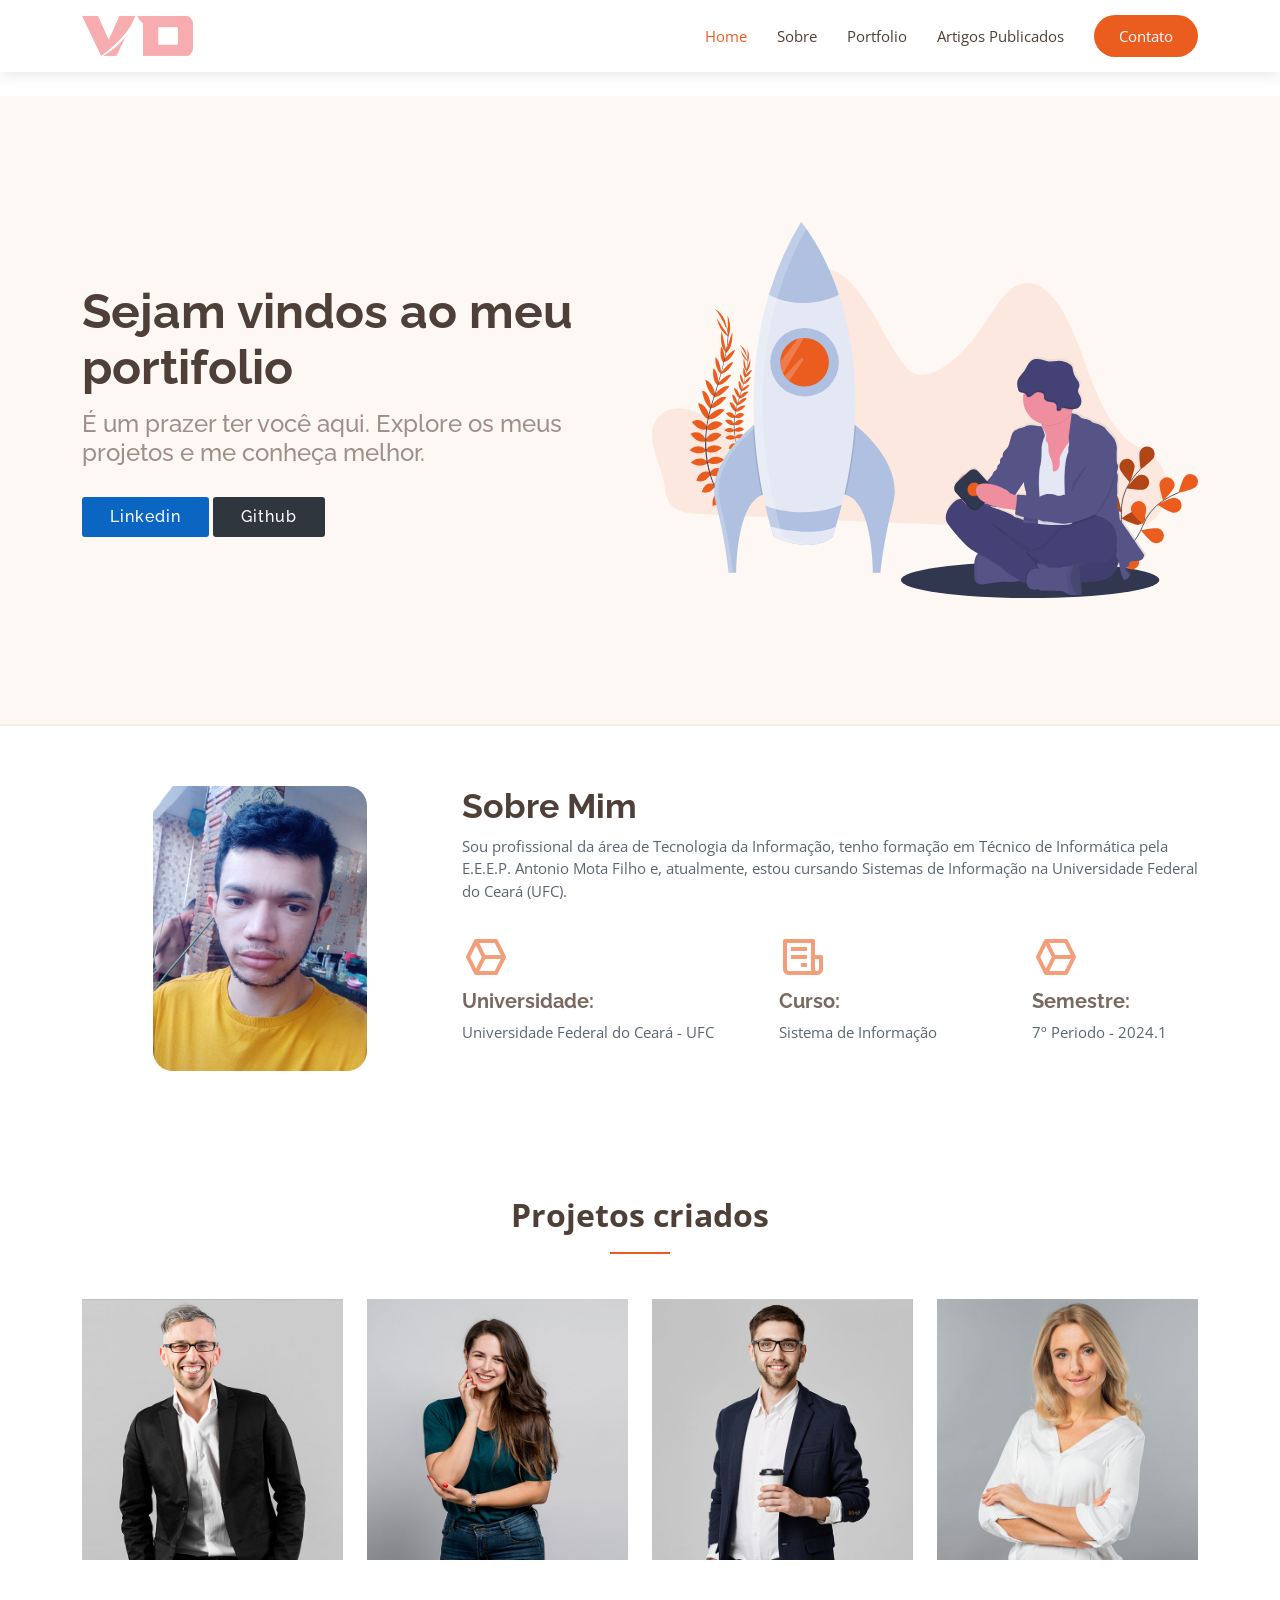
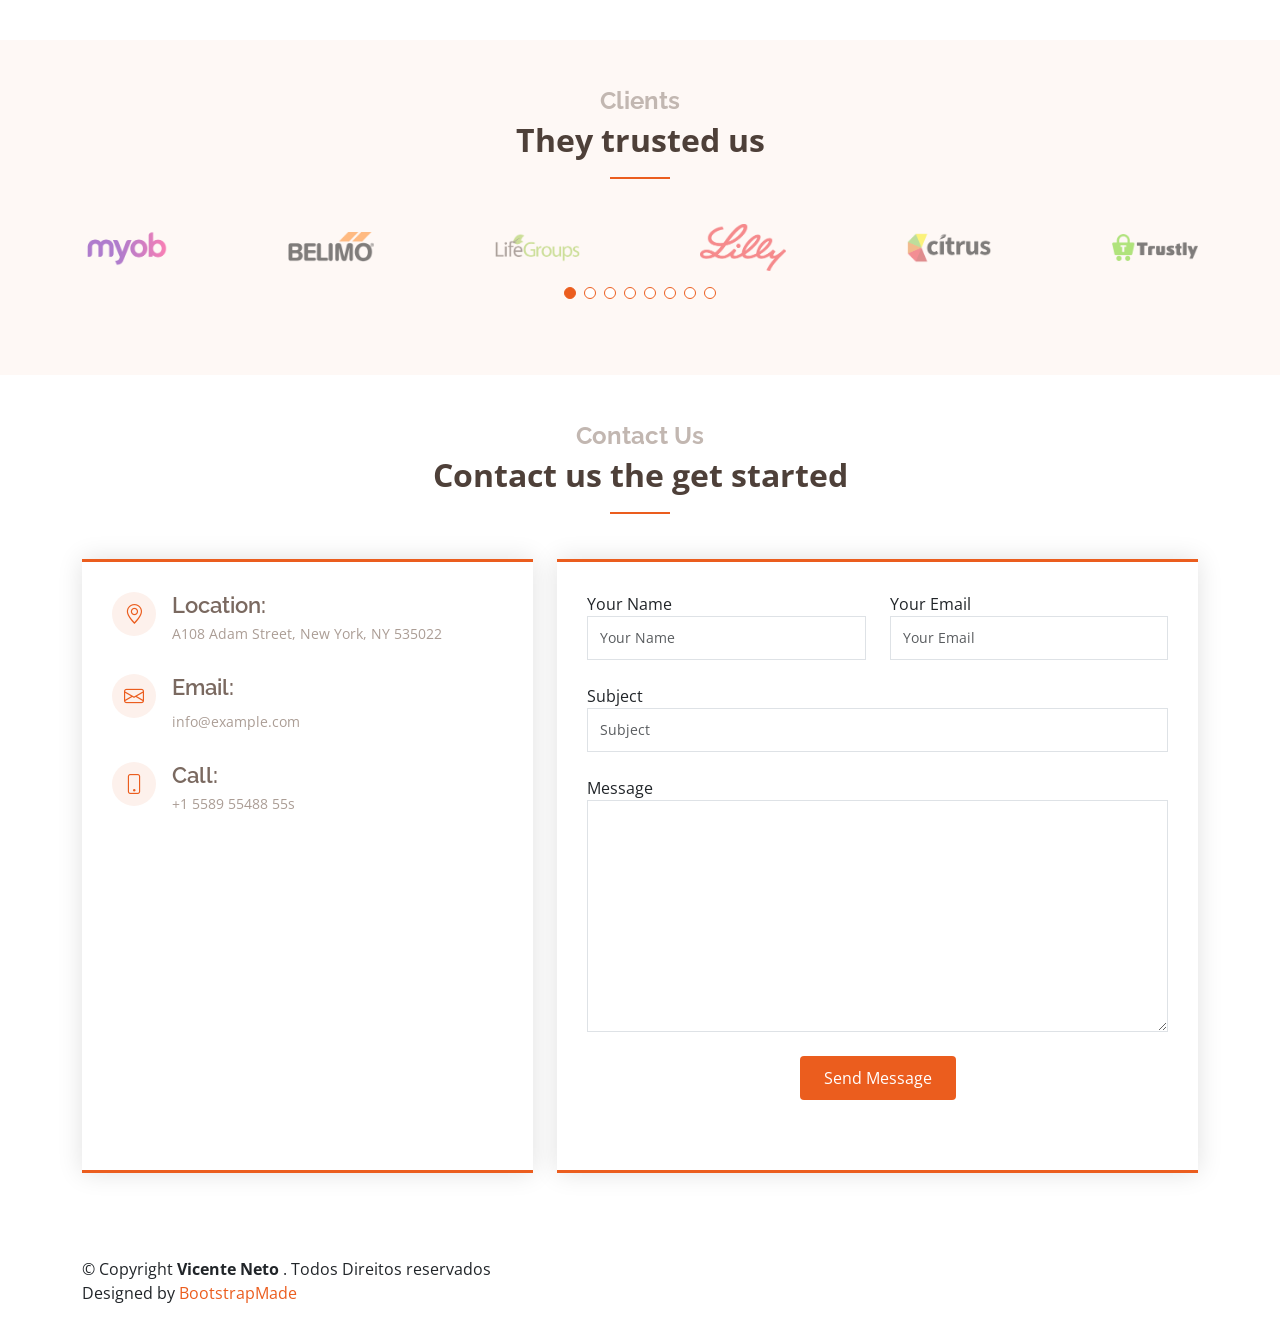
==== commit ddb62f8a: "🔄 Atualização dados na index, remoção do footer" ====
--- a/index.html
+++ b/index.html
@@ -321,78 +321,11 @@
   </main><!-- End #main -->
 
   <!-- ======= Footer ======= -->
-  <footer id="footer">
-
-    <div class="footer-newsletter">
-      <div class="container">
-        <div class="row justify-content-center">
-          <div class="col-lg-6">
-            <h4>Join Our Newsletter</h4>
-            <p>Tamen quem nulla quae legam multos aute sint culpa legam noster magna</p>
-            <form action="" method="post">
-              <input type="email" name="email"><input type="submit" value="Subscribe">
-            </form>
-          </div>
-        </div>
-      </div>
-    </div>
-
-    <div class="footer-top">
-      <div class="container">
-        <div class="row">
-
-          <div class="col-lg-3 col-md-6 footer-contact">
-            <h3>Ninestars</h3>
-            <p>
-              A108 Adam Street <br>
-              New York, NY 535022<br>
-              United States <br><br>
-              <strong>Phone:</strong> +1 5589 55488 55<br>
-              <strong>Email:</strong> info@example.com<br>
-            </p>
-          </div>
-
-          <div class="col-lg-3 col-md-6 footer-links">
-            <h4>Useful Links</h4>
-            <ul>
-              <li><i class="bx bx-chevron-right"></i> <a href="#">Home</a></li>
-              <li><i class="bx bx-chevron-right"></i> <a href="#">About us</a></li>
-              <li><i class="bx bx-chevron-right"></i> <a href="#">Services</a></li>
-              <li><i class="bx bx-chevron-right"></i> <a href="#">Terms of service</a></li>
-              <li><i class="bx bx-chevron-right"></i> <a href="#">Privacy policy</a></li>
-            </ul>
-          </div>
-
-          <div class="col-lg-3 col-md-6 footer-links">
-            <h4>Our Services</h4>
-            <ul>
-              <li><i class="bx bx-chevron-right"></i> <a href="#">Web Design</a></li>
-              <li><i class="bx bx-chevron-right"></i> <a href="#">Web Development</a></li>
-              <li><i class="bx bx-chevron-right"></i> <a href="#">Product Management</a></li>
-              <li><i class="bx bx-chevron-right"></i> <a href="#">Marketing</a></li>
-              <li><i class="bx bx-chevron-right"></i> <a href="#">Graphic Design</a></li>
-            </ul>
-          </div>
-
-          <div class="col-lg-3 col-md-6 footer-links">
-            <h4>Our Social Networks</h4>
-            <p>Cras fermentum odio eu feugiat lide par naso tierra videa magna derita valies</p>
-            <div class="social-links mt-3">
-              <a href="#" class="twitter"><i class="bx bxl-twitter"></i></a>
-              <a href="#" class="facebook"><i class="bx bxl-facebook"></i></a>
-              <a href="#" class="instagram"><i class="bx bxl-instagram"></i></a>
-              <a href="#" class="google-plus"><i class="bx bxl-skype"></i></a>
-              <a href="#" class="linkedin"><i class="bx bxl-linkedin"></i></a>
-            </div>
-          </div>
-
-        </div>
-      </div>
-    </div>
+  
 
     <div class="container py-4">
       <div class="copyright">
-        &copy; Copyright <strong><span>Ninestars</span></strong>. All Rights Reserved
+        &copy; Copyright <strong><span>Vicente Neto </span></strong>. Todos Direitos reservados
       </div>
       <div class="credits">
         <!-- All the links in the footer should remain intact. -->
@@ -419,4 +352,4 @@
 
 </body>
 
-</html>+</html>
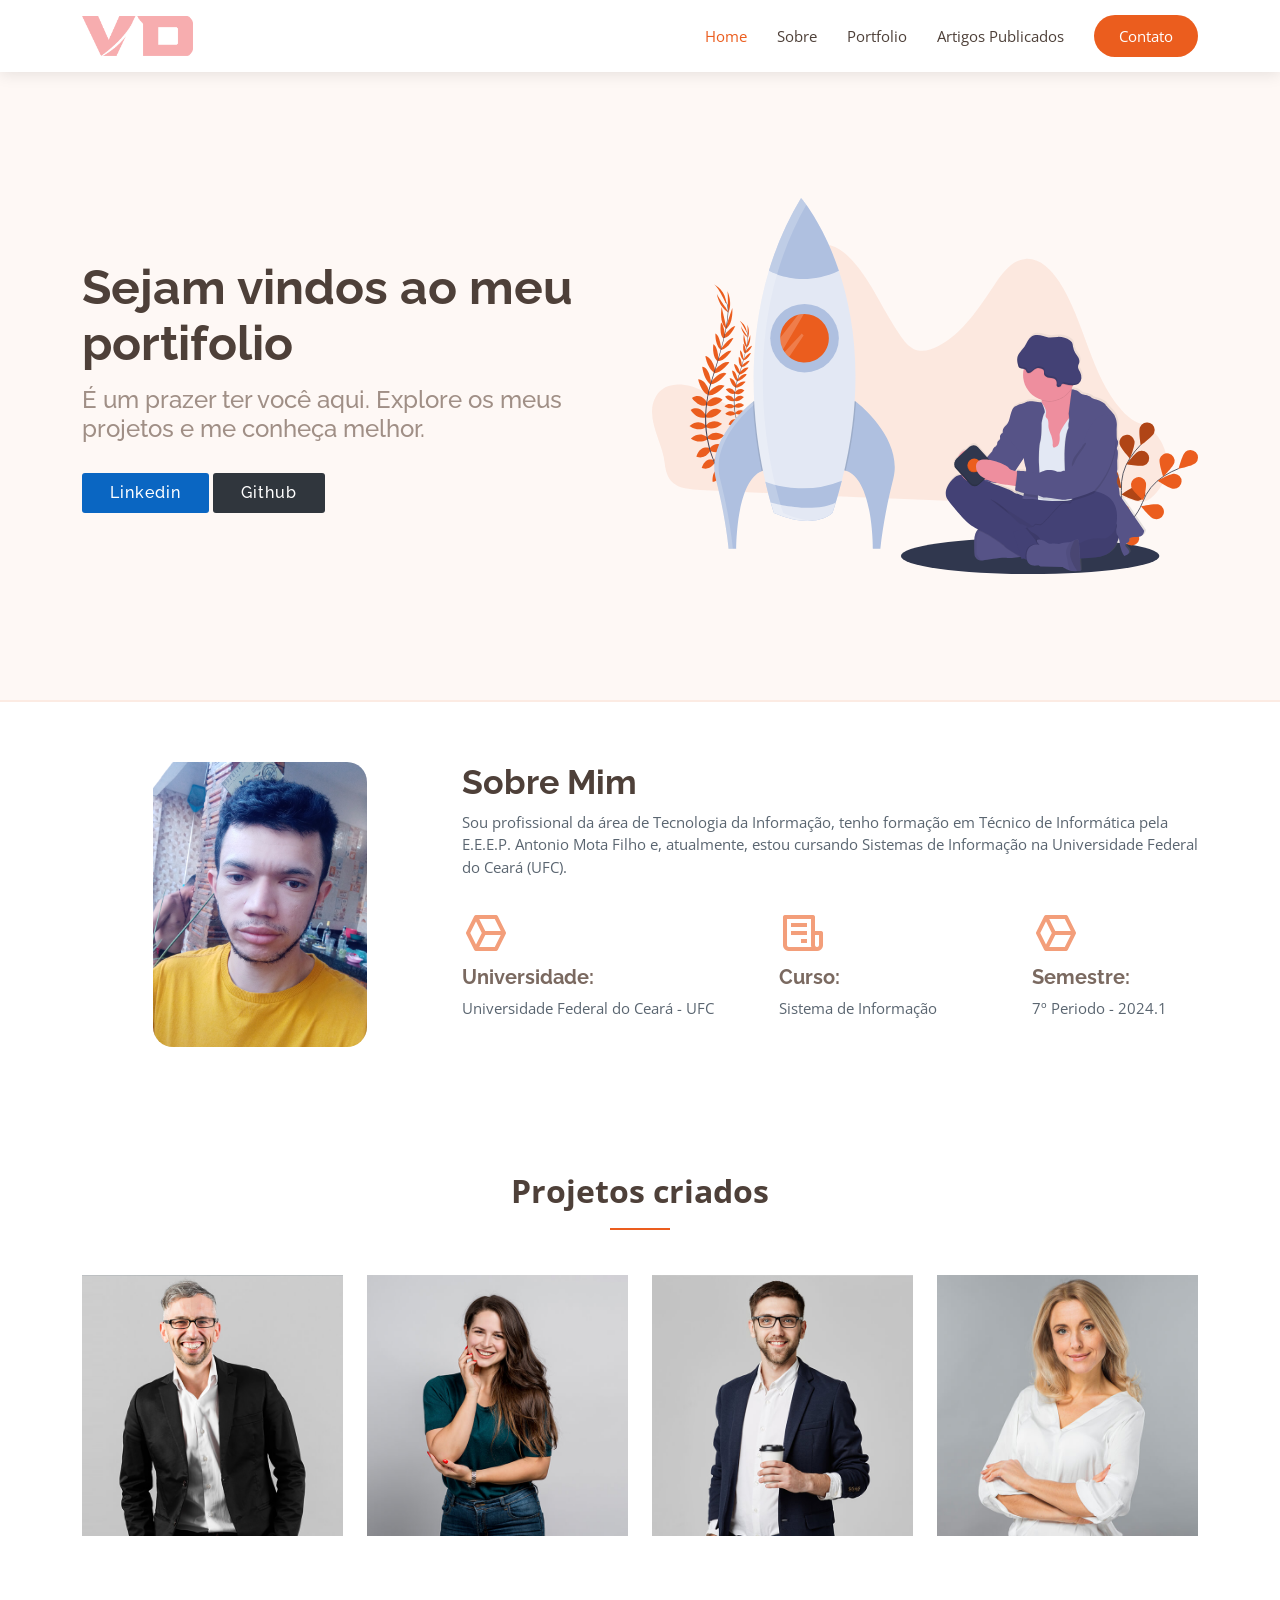
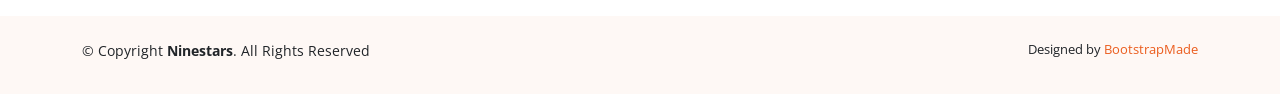
==== commit 6b7386d2: "🔄 Atualização e redução de dados na home" ====
--- a/index.html
+++ b/index.html
@@ -2,11 +2,10 @@
 <html lang="pt-BR">
 
 <head>
-<<<<<<< HEAD
   <meta charset="utf-8">
   <meta content="width=device-width, initial-scale=1.0" name="viewport">
 
-  <title>Vicente Neto - Profile</title>
+  <title>Vicente Neto - Me conheça melhor!</title>
   <meta content="" name="description">
   <meta content="" name="keywords">
 
@@ -130,11 +129,11 @@
 
       </div>
     </section><!-- End About Section -->
-   
-
-
-
-    
+
+
+
+
+
     <!-- ======= Team Section ======= -->
     <section id="team" class="team">
       <div class="container">
@@ -222,110 +221,14 @@
       </div>
     </section><!-- End Team Section -->
 
-    <!-- ======= Clients Section ======= -->
-    <section id="clients" class="clients section-bg">
-      <div class="container" data-aos="fade-up">
-
-        <div class="section-title">
-          <h2>Clients</h2>
-          <p>They trusted us</p>
-        </div>
-
-        <div class="clients-slider swiper" data-aos="fade-up" data-aos-delay="100">
-          <div class="swiper-wrapper align-items-center">
-            <div class="swiper-slide"><img src="assets/img/clients/client-1.png" class="img-fluid" alt=""></div>
-            <div class="swiper-slide"><img src="assets/img/clients/client-2.png" class="img-fluid" alt=""></div>
-            <div class="swiper-slide"><img src="assets/img/clients/client-3.png" class="img-fluid" alt=""></div>
-            <div class="swiper-slide"><img src="assets/img/clients/client-4.png" class="img-fluid" alt=""></div>
-            <div class="swiper-slide"><img src="assets/img/clients/client-5.png" class="img-fluid" alt=""></div>
-            <div class="swiper-slide"><img src="assets/img/clients/client-6.png" class="img-fluid" alt=""></div>
-            <div class="swiper-slide"><img src="assets/img/clients/client-7.png" class="img-fluid" alt=""></div>
-            <div class="swiper-slide"><img src="assets/img/clients/client-8.png" class="img-fluid" alt=""></div>
-          </div>
-          <div class="swiper-pagination"></div>
-        </div>
-
-      </div>
-    </section><!-- End Clients Section -->
-
-    <!-- ======= Contact Us Section ======= -->
-    <section id="contact" class="contact">
-      <div class="container" data-aos="fade-up">
-
-        <div class="section-title">
-          <h2>Contact Us</h2>
-          <p>Contact us the get started</p>
-        </div>
-
-        <div class="row">
-
-          <div class="col-lg-5 d-flex align-items-stretch" data-aos="fade-up" data-aos-delay="100">
-            <div class="info">
-              <div class="address">
-                <i class="bi bi-geo-alt"></i>
-                <h4>Location:</h4>
-                <p>A108 Adam Street, New York, NY 535022</p>
-              </div>
-
-              <div class="email">
-                <i class="bi bi-envelope"></i>
-                <h4>Email:</h4>
-                <p>info@example.com</p>
-              </div>
-
-              <div class="phone">
-                <i class="bi bi-phone"></i>
-                <h4>Call:</h4>
-                <p>+1 5589 55488 55s</p>
-              </div>
-
-              <iframe src="https://www.google.com/maps/embed?pb=!1m14!1m8!1m3!1d12097.433213460943!2d-74.0062269!3d40.7101282!3m2!1i1024!2i768!4f13.1!3m3!1m2!1s0x0%3A0xb89d1fe6bc499443!2sDowntown+Conference+Center!5e0!3m2!1smk!2sbg!4v1539943755621" frameborder="0" style="border:0; width: 100%; height: 290px;" allowfullscreen></iframe>
-            </div>
-
-          </div>
-
-          <div class="col-lg-7 mt-5 mt-lg-0 d-flex align-items-stretch" data-aos="fade-up" data-aos-delay="200">
-            <form action="forms/contact.php" method="post" role="form" class="php-email-form">
-              <div class="row">
-                <div class="form-group col-md-6">
-                  <label for="name">Your Name</label>
-                  <input type="text" name="name" class="form-control" id="name" placeholder="Your Name" required>
-                </div>
-                <div class="form-group col-md-6 mt-3 mt-md-0">
-                  <label for="name">Your Email</label>
-                  <input type="email" class="form-control" name="email" id="email" placeholder="Your Email" required>
-                </div>
-              </div>
-              <div class="form-group mt-3">
-                <label for="name">Subject</label>
-                <input type="text" class="form-control" name="subject" id="subject" placeholder="Subject" required>
-              </div>
-              <div class="form-group mt-3">
-                <label for="name">Message</label>
-                <textarea class="form-control" name="message" rows="10" required></textarea>
-              </div>
-              <div class="my-3">
-                <div class="loading">Loading</div>
-                <div class="error-message"></div>
-                <div class="sent-message">Your message has been sent. Thank you!</div>
-              </div>
-              <div class="text-center"><button type="submit">Send Message</button></div>
-            </form>
-          </div>
-
-        </div>
-
-      </div>
-    </section><!-- End Contact Us Section -->
-
   </main><!-- End #main -->
 
   <!-- ======= Footer ======= -->
-  
+  <footer id="footer">
 
     <div class="container py-4">
       <div class="copyright">
-        &copy; Copyright <strong><span>Vicente Neto </span></strong>. Todos Direitos reservados
+        &copy; Copyright <strong><span>Ninestars</span></strong>. All Rights Reserved
       </div>
       <div class="credits">
         <!-- All the links in the footer should remain intact. -->
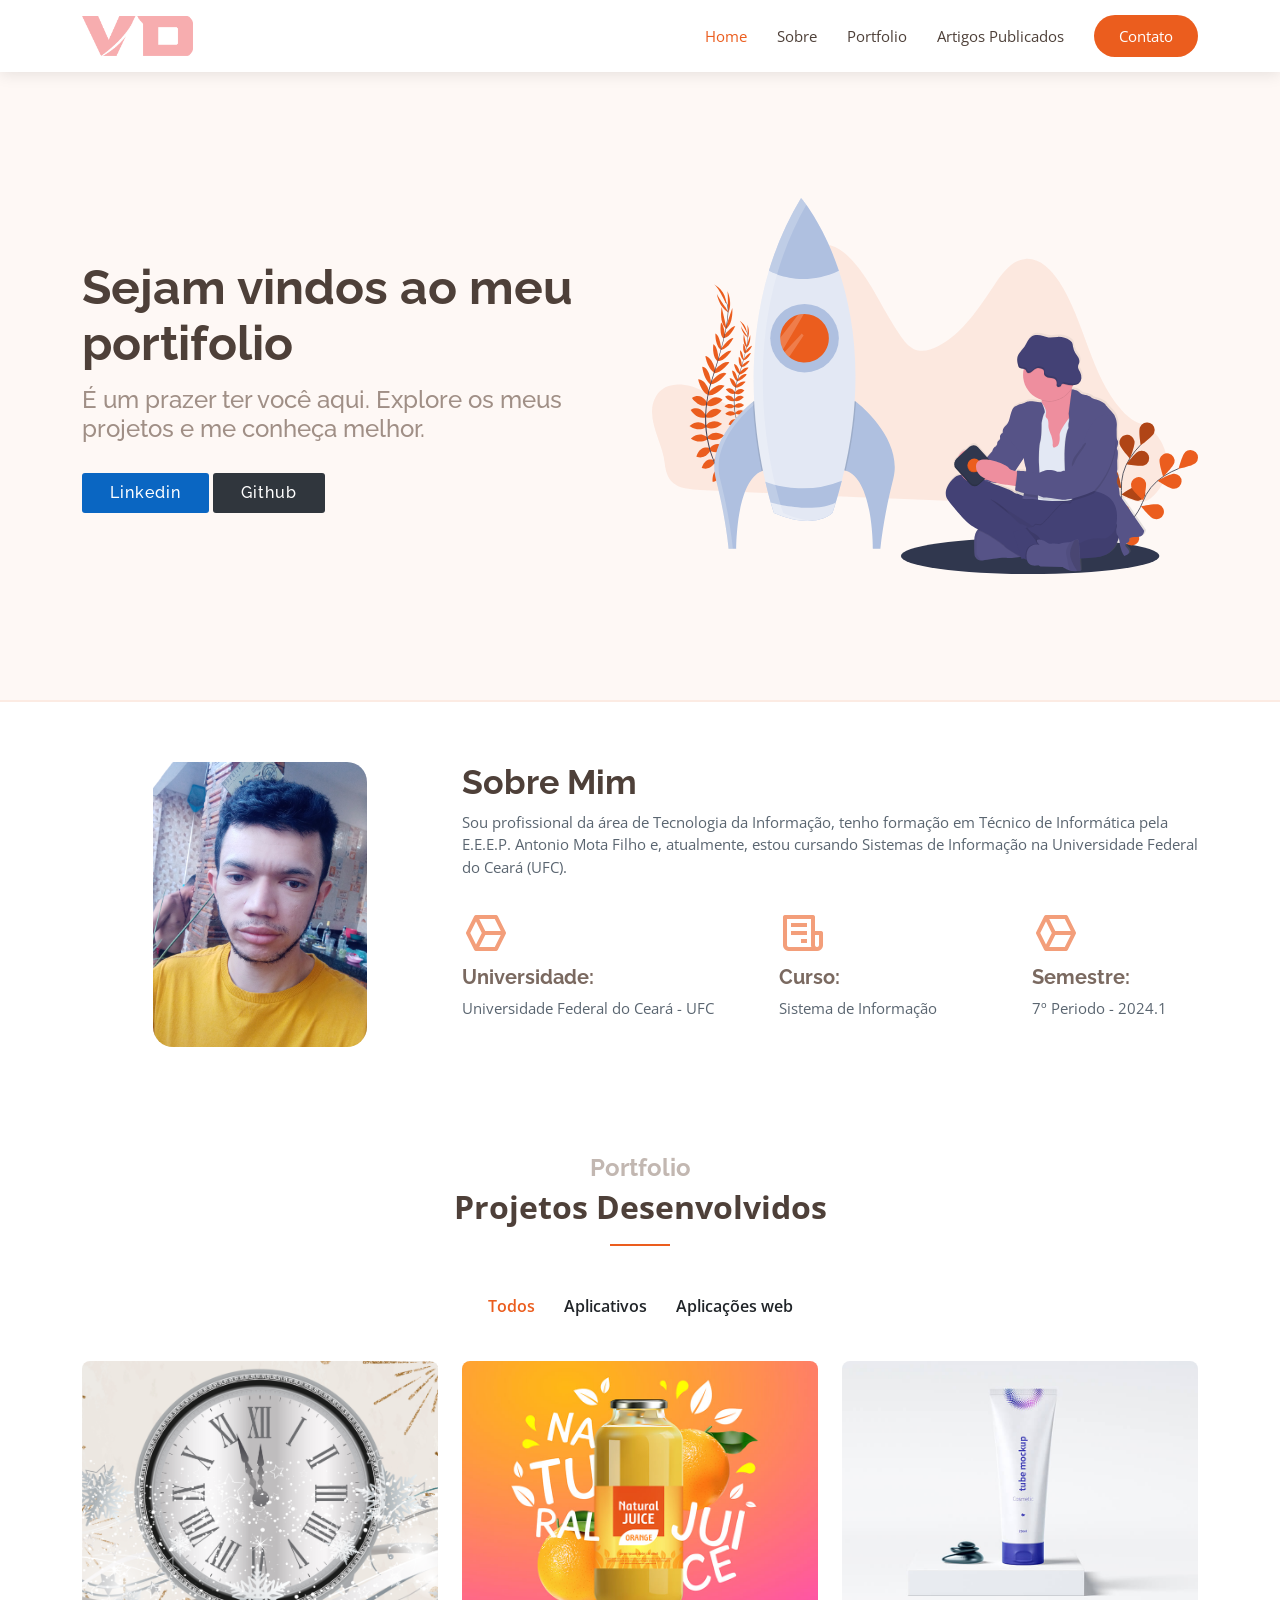
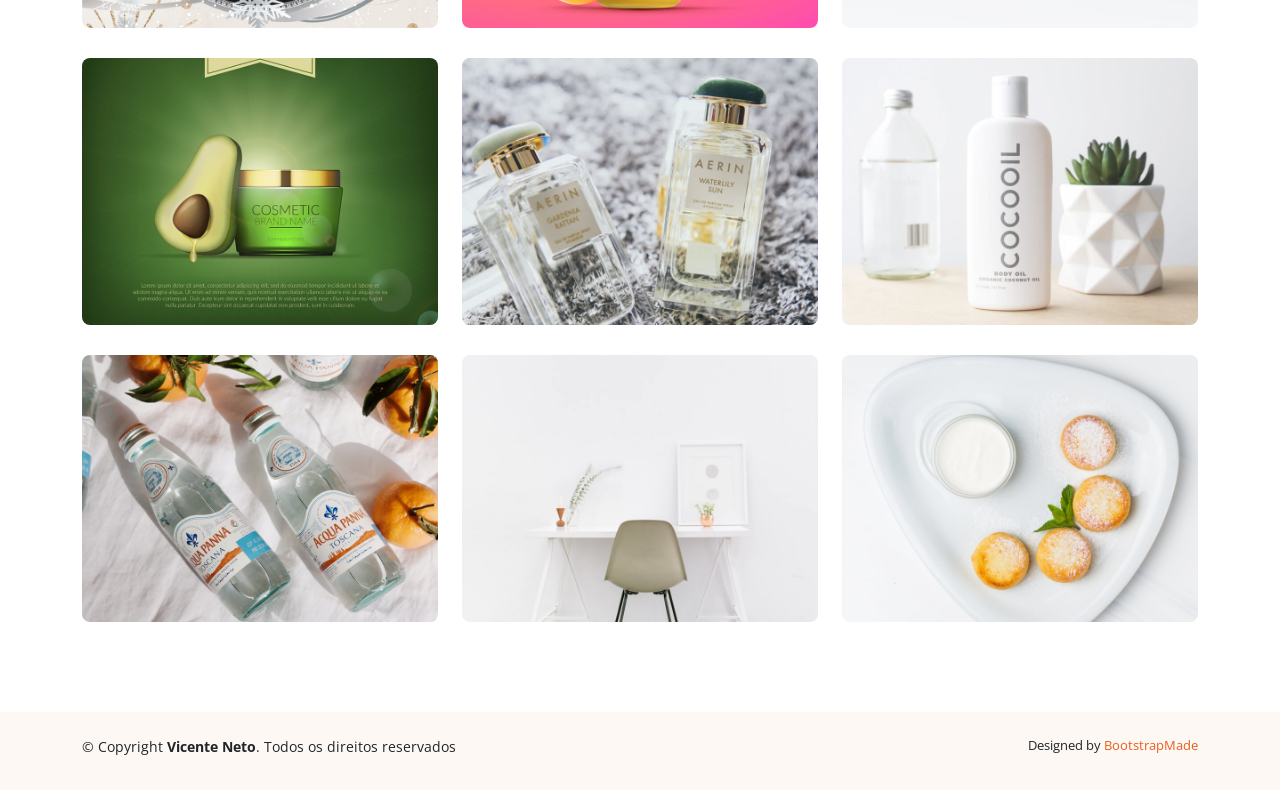
==== commit 2b4f7ff2: "🔄 Adicionado projetos" ====
--- a/index.html
+++ b/index.html
@@ -130,96 +130,158 @@
       </div>
     </section><!-- End About Section -->
 
-
-
-
-
-    <!-- ======= Team Section ======= -->
-    <section id="team" class="team">
-      <div class="container">
-
-        <div class="section-title" data-aos="fade-up">
-          <p>Projetos criados</p>
-        </div>
-
-        <div class="row">
-
-          <div class="col-xl-3 col-lg-4 col-md-6" data-aos="zoom-in" data-aos-delay="100">
-            <div class="member">
-              <img src="assets/img/team/team-1.jpg" class="img-fluid" alt="">
-              <div class="member-info">
-                <div class="member-info-content">
-                  <h4>Walter White</h4>
-                  <span>Chief Executive Officer</span>
-                </div>
-                <div class="social">
-                  <a href=""><i class="bi bi-twitter"></i></a>
-                  <a href=""><i class="bi bi-facebook"></i></a>
-                  <a href=""><i class="bi bi-instagram"></i></a>
-                  <a href=""><i class="bi bi-linkedin"></i></a>
-                </div>
-              </div>
-            </div>
-          </div>
-
-          <div class="col-xl-3 col-lg-4 col-md-6" data-aos="zoom-in" data-aos-delay="200">
-            <div class="member">
-              <img src="assets/img/team/team-2.jpg" class="img-fluid" alt="">
-              <div class="member-info">
-                <div class="member-info-content">
-                  <h4>Sarah Jhonson</h4>
-                  <span>Product Manager</span>
-                </div>
-                <div class="social">
-                  <a href=""><i class="bi bi-twitter"></i></a>
-                  <a href=""><i class="bi bi-facebook"></i></a>
-                  <a href=""><i class="bi bi-instagram"></i></a>
-                  <a href=""><i class="bi bi-linkedin"></i></a>
-                </div>
-              </div>
-            </div>
-          </div>
-
-          <div class="col-xl-3 col-lg-4 col-md-6" data-aos="zoom-in" data-aos-delay="300">
-            <div class="member">
-              <img src="assets/img/team/team-3.jpg" class="img-fluid" alt="">
-              <div class="member-info">
-                <div class="member-info-content">
-                  <h4>William Anderson</h4>
-                  <span>CTO</span>
-                </div>
-                <div class="social">
-                  <a href=""><i class="bi bi-twitter"></i></a>
-                  <a href=""><i class="bi bi-facebook"></i></a>
-                  <a href=""><i class="bi bi-instagram"></i></a>
-                  <a href=""><i class="bi bi-linkedin"></i></a>
-                </div>
-              </div>
-            </div>
-          </div>
-
-          <div class="col-xl-3 col-lg-4 col-md-6" data-aos="zoom-in" data-aos-delay="400">
-            <div class="member">
-              <img src="assets/img/team/team-4.jpg" class="img-fluid" alt="">
-              <div class="member-info">
-                <div class="member-info-content">
-                  <h4>Amanda Jepson</h4>
-                  <span>Accountant</span>
-                </div>
-                <div class="social">
-                  <a href=""><i class="bi bi-twitter"></i></a>
-                  <a href=""><i class="bi bi-facebook"></i></a>
-                  <a href=""><i class="bi bi-instagram"></i></a>
-                  <a href=""><i class="bi bi-linkedin"></i></a>
-                </div>
-              </div>
-            </div>
-          </div>
-
-        </div>
-
-      </div>
-    </section><!-- End Team Section -->
+    <!-- ======= Portfolio Section ======= -->
+    <section id="portfolio" class="portfolio">
+      <div class="container" data-aos="fade-up">
+
+        <div class="section-title">
+          <h2>Portfolio</h2>
+          <p>Projetos Desenvolvidos</p>
+        </div>
+
+        <div class="row" data-aos="fade-up" data-aos-delay="100">
+          <div class="col-lg-12">
+            <ul id="portfolio-flters">
+              <li data-filter="*" class="filter-active">Todos</li>
+              <li data-filter=".filter-app">Aplicativos</li>
+              <!-- <li data-filter=".filter-card">Card</li> -->
+              <li data-filter=".filter-web">Aplicações web</li>
+            </ul>
+          </div>
+        </div>
+
+        <div class="row portfolio-container" data-aos="fade-up" data-aos-delay="200">
+
+          <div class="col-lg-4 col-md-6 portfolio-item filter-web">
+            <div class="portfolio-wrap">
+              <img src="assets/img/portfolio/contador-ano-novo.png" class="img-fluid" alt="">
+              <div class="portfolio-links">
+                <a href="assets/img/portfolio/contador-ano-novo.png" data-gallery="portfolioGallery" class="portfolio-lightbox" title="App 1"><i class="bi bi-plus"></i></a>
+                <a href="portfolio-details.html" title="More Details"><i class="bi bi-link"></i></a>
+              </div>
+              <div class="portfolio-info">
+                <h4>Contador de ano novo</h4>
+                <p>Aplicação web</p>
+              </div>
+            </div>
+          </div>
+
+          <div class="col-lg-4 col-md-6 portfolio-item filter-web">
+            <div class="portfolio-wrap">
+              <img src="assets/img/portfolio/portfolio-2.jpg" class="img-fluid" alt="">
+              <div class="portfolio-links">
+                <a href="assets/img/portfolio/portfolio-2.jpg" data-gallery="portfolioGallery" class="portfolio-lightbox" title="Web 3"><i class="bi bi-plus"></i></a>
+                <a href="portfolio-details.html" title="More Details"><i class="bi bi-link"></i></a>
+              </div>
+              <div class="portfolio-info">
+                <h4>Web 3</h4>
+                <p>Web</p>
+              </div>
+            </div>
+          </div>
+
+          <div class="col-lg-4 col-md-6 portfolio-item filter-app">
+            <div class="portfolio-wrap">
+              <img src="assets/img/portfolio/portfolio-3.jpg" class="img-fluid" alt="">
+              <div class="portfolio-links">
+                <a href="assets/img/portfolio/portfolio-3.jpg" data-gallery="portfolioGallery" class="portfolio-lightbox" title="App 2"><i class="bi bi-plus"></i></a>
+                <a href="portfolio-details.html" title="More Details"><i class="bi bi-link"></i></a>
+              </div>
+              <div class="portfolio-info">
+                <h4>App 2</h4>
+                <p>App</p>
+              </div>
+            </div>
+          </div>
+
+          <div class="col-lg-4 col-md-6 portfolio-item filter-card">
+            <div class="portfolio-wrap">
+              <img src="assets/img/portfolio/portfolio-4.jpg" class="img-fluid" alt="">
+              <div class="portfolio-links">
+                <a href="assets/img/portfolio/portfolio-4.jpg" data-gallery="portfolioGallery" class="portfolio-lightbox" title="Card 2"><i class="bi bi-plus"></i></a>
+                <a href="portfolio-details.html" title="More Details"><i class="bi bi-link"></i></a>
+              </div>
+              <div class="portfolio-info">
+                <h4>Card 2</h4>
+                <p>Card</p>
+              </div>
+            </div>
+          </div>
+
+          <div class="col-lg-4 col-md-6 portfolio-item filter-web">
+            <div class="portfolio-wrap">
+              <img src="assets/img/portfolio/portfolio-5.jpg" class="img-fluid" alt="">
+              <div class="portfolio-links">
+                <a href="assets/img/portfolio/portfolio-5.jpg" data-gallery="portfolioGallery" class="portfolio-lightbox" title="Web 2"><i class="bi bi-plus"></i></a>
+                <a href="portfolio-details.html" title="More Details"><i class="bi bi-link"></i></a>
+              </div>
+              <div class="portfolio-info">
+                <h4>Web 2</h4>
+                <p>Web</p>
+              </div>
+            </div>
+          </div>
+
+          <div class="col-lg-4 col-md-6 portfolio-item filter-app">
+            <div class="portfolio-wrap">
+              <img src="assets/img/portfolio/portfolio-6.jpg" class="img-fluid" alt="">
+              <div class="portfolio-links">
+                <a href="assets/img/portfolio/portfolio-6.jpg" data-gallery="portfolioGallery" class="portfolio-lightbox" title="App 3"><i class="bi bi-plus"></i></a>
+                <a href="portfolio-details.html" title="More Details"><i class="bi bi-link"></i></a>
+              </div>
+              <div class="portfolio-info">
+                <h4>App 3</h4>
+                <p>App</p>
+              </div>
+            </div>
+          </div>
+
+          <div class="col-lg-4 col-md-6 portfolio-item filter-card">
+            <div class="portfolio-wrap">
+              <img src="assets/img/portfolio/portfolio-7.jpg" class="img-fluid" alt="">
+              <div class="portfolio-links">
+                <a href="assets/img/portfolio/portfolio-7.jpg" data-gallery="portfolioGallery" class="portfolio-lightbox" title="Card 1"><i class="bi bi-plus"></i></a>
+                <a href="portfolio-details.html" title="More Details"><i class="bi bi-link"></i></a>
+              </div>
+              <div class="portfolio-info">
+                <h4>Card 1</h4>
+                <p>Card</p>
+              </div>
+            </div>
+          </div>
+
+          <div class="col-lg-4 col-md-6 portfolio-item filter-card">
+            <div class="portfolio-wrap">
+              <img src="assets/img/portfolio/portfolio-8.jpg" class="img-fluid" alt="">
+              <div class="portfolio-links">
+                <a href="assets/img/portfolio/portfolio-8.jpg" data-gallery="portfolioGallery" class="portfolio-lightbox" title="Card 3"><i class="bi bi-plus"></i></a>
+                <a href="portfolio-details.html" title="More Details"><i class="bi bi-link"></i></a>
+              </div>
+              <div class="portfolio-info">
+                <h4>Card 3</h4>
+                <p>Card</p>
+              </div>
+            </div>
+          </div>
+
+          <div class="col-lg-4 col-md-6 portfolio-item filter-web">
+            <div class="portfolio-wrap">
+              <img src="assets/img/portfolio/portfolio-9.jpg" class="img-fluid" alt="">
+              <div class="portfolio-links">
+                <a href="assets/img/portfolio/portfolio-9.jpg" data-gallery="portfolioGallery" class="portfolio-lightbox" title="Web 3"><i class="bi bi-plus"></i></a>
+                <a href="portfolio-details.html" title="More Details"><i class="bi bi-link"></i></a>
+              </div>
+              <div class="portfolio-info">
+                <h4>Web 3</h4>
+                <p>Web</p>
+              </div>
+            </div>
+          </div>
+
+        </div>
+
+      </div>
+    </section><!-- End Portfolio Section -->
 
   </main><!-- End #main -->
 
@@ -228,7 +290,7 @@
 
     <div class="container py-4">
       <div class="copyright">
-        &copy; Copyright <strong><span>Ninestars</span></strong>. All Rights Reserved
+        &copy; Copyright <strong><span>Vicente Neto</span></strong>. Todos os direitos reservados
       </div>
       <div class="credits">
         <!-- All the links in the footer should remain intact. -->
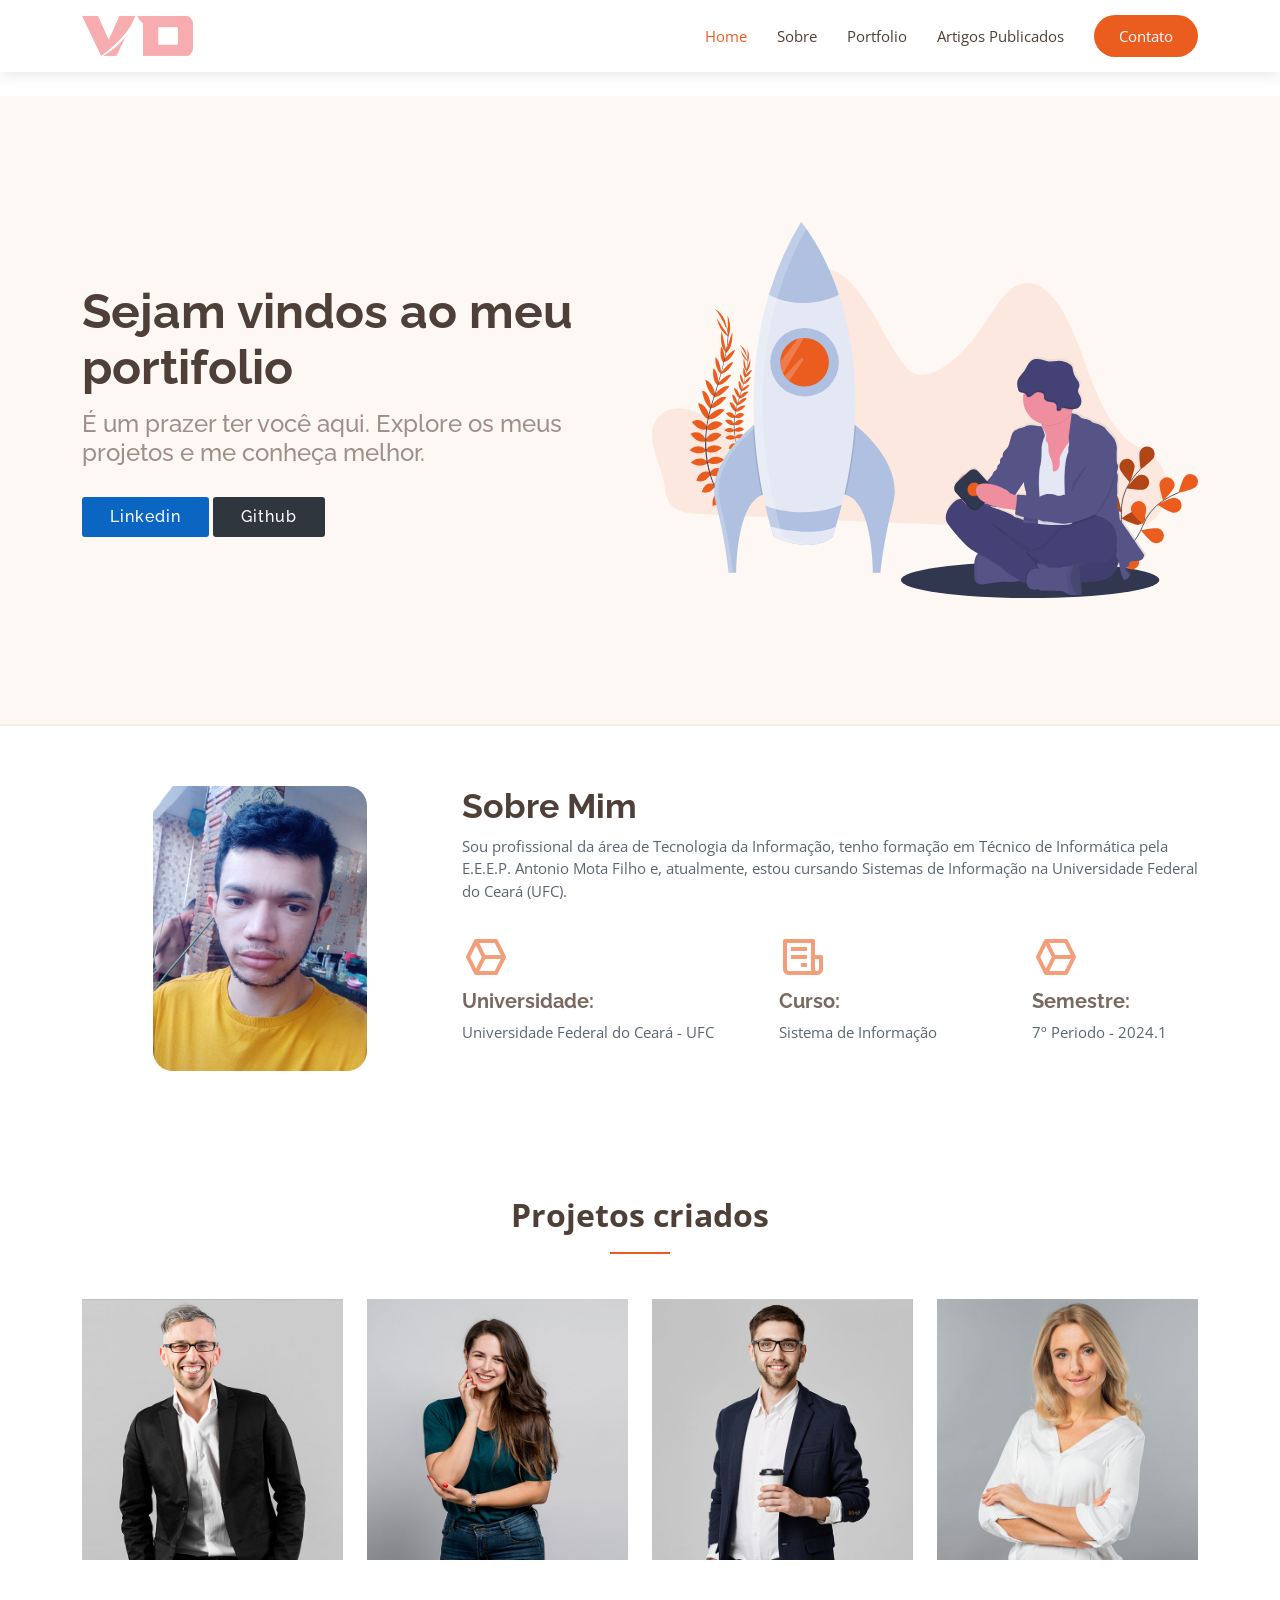
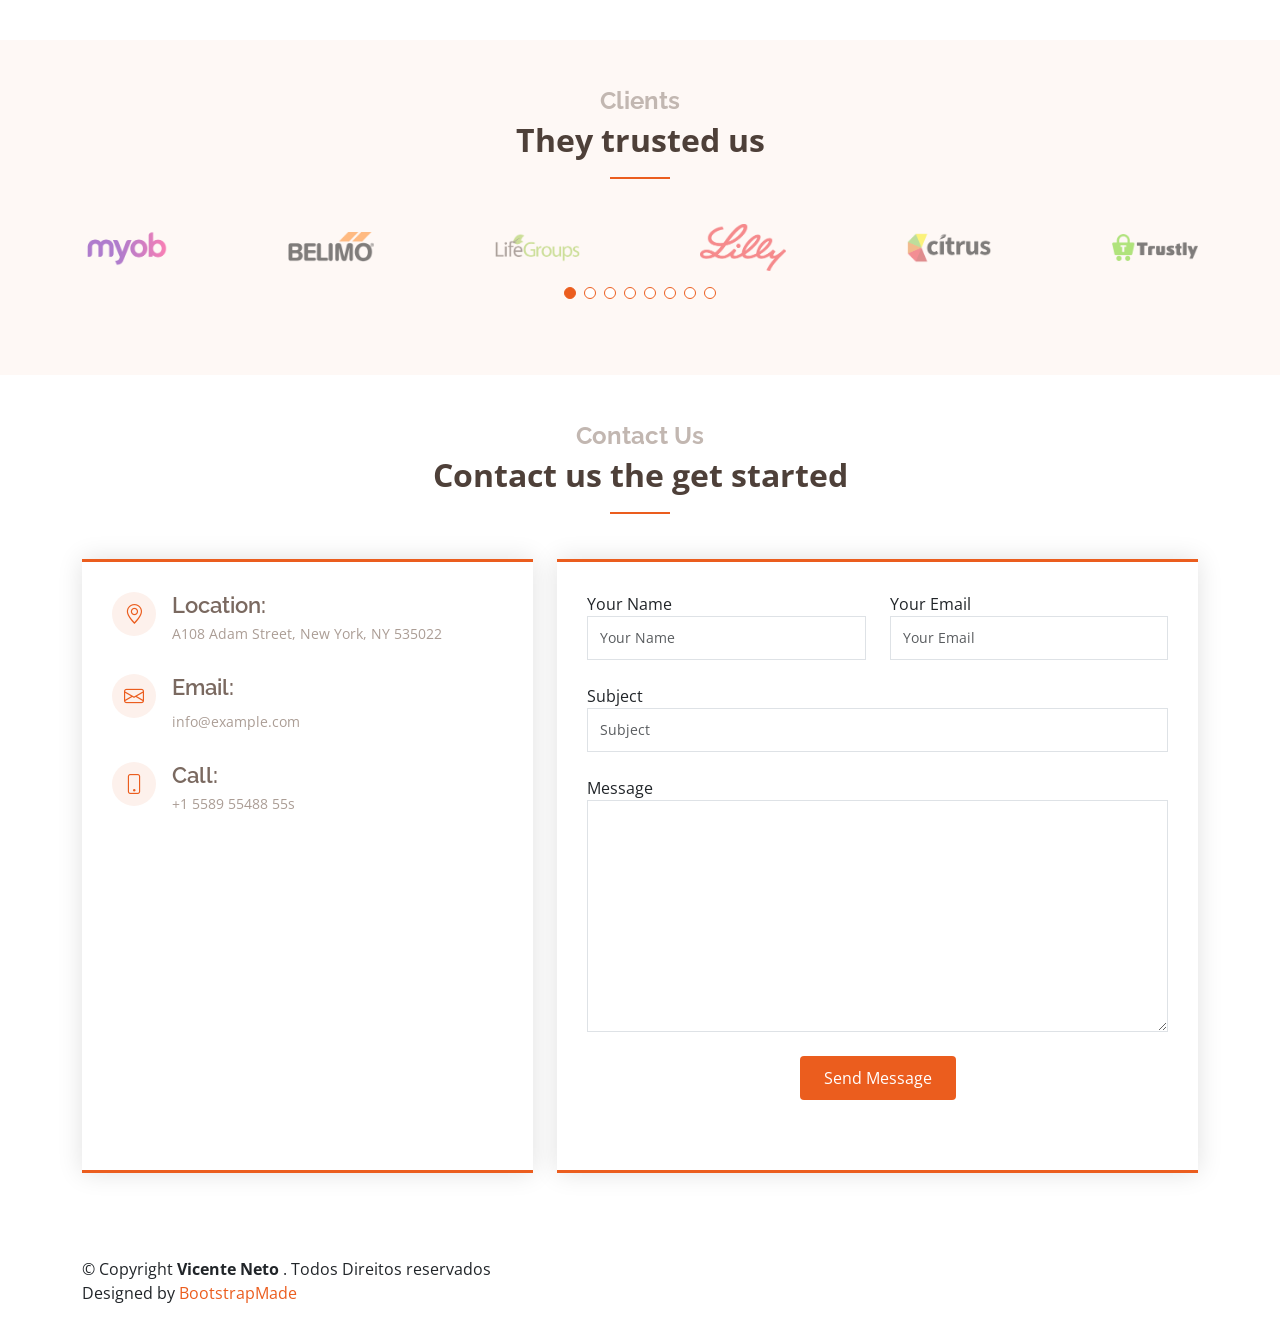
==== commit 550e2d17: "✍🏼 Adicionado a home novamente" ====
--- a/index.html
+++ b/index.html
@@ -2,10 +2,11 @@
 <html lang="pt-BR">
 
 <head>
+<<<<<<< HEAD
   <meta charset="utf-8">
   <meta content="width=device-width, initial-scale=1.0" name="viewport">
 
-  <title>Vicente Neto - Me conheça melhor!</title>
+  <title>Vicente Neto - Profile</title>
   <meta content="" name="description">
   <meta content="" name="keywords">
 
@@ -129,168 +130,202 @@
 
       </div>
     </section><!-- End About Section -->
-
-    <!-- ======= Portfolio Section ======= -->
-    <section id="portfolio" class="portfolio">
+   
+
+
+
+    
+    <!-- ======= Team Section ======= -->
+    <section id="team" class="team">
+      <div class="container">
+
+        <div class="section-title" data-aos="fade-up">
+          <p>Projetos criados</p>
+        </div>
+
+        <div class="row">
+
+          <div class="col-xl-3 col-lg-4 col-md-6" data-aos="zoom-in" data-aos-delay="100">
+            <div class="member">
+              <img src="assets/img/team/team-1.jpg" class="img-fluid" alt="">
+              <div class="member-info">
+                <div class="member-info-content">
+                  <h4>Walter White</h4>
+                  <span>Chief Executive Officer</span>
+                </div>
+                <div class="social">
+                  <a href=""><i class="bi bi-twitter"></i></a>
+                  <a href=""><i class="bi bi-facebook"></i></a>
+                  <a href=""><i class="bi bi-instagram"></i></a>
+                  <a href=""><i class="bi bi-linkedin"></i></a>
+                </div>
+              </div>
+            </div>
+          </div>
+
+          <div class="col-xl-3 col-lg-4 col-md-6" data-aos="zoom-in" data-aos-delay="200">
+            <div class="member">
+              <img src="assets/img/team/team-2.jpg" class="img-fluid" alt="">
+              <div class="member-info">
+                <div class="member-info-content">
+                  <h4>Sarah Jhonson</h4>
+                  <span>Product Manager</span>
+                </div>
+                <div class="social">
+                  <a href=""><i class="bi bi-twitter"></i></a>
+                  <a href=""><i class="bi bi-facebook"></i></a>
+                  <a href=""><i class="bi bi-instagram"></i></a>
+                  <a href=""><i class="bi bi-linkedin"></i></a>
+                </div>
+              </div>
+            </div>
+          </div>
+
+          <div class="col-xl-3 col-lg-4 col-md-6" data-aos="zoom-in" data-aos-delay="300">
+            <div class="member">
+              <img src="assets/img/team/team-3.jpg" class="img-fluid" alt="">
+              <div class="member-info">
+                <div class="member-info-content">
+                  <h4>William Anderson</h4>
+                  <span>CTO</span>
+                </div>
+                <div class="social">
+                  <a href=""><i class="bi bi-twitter"></i></a>
+                  <a href=""><i class="bi bi-facebook"></i></a>
+                  <a href=""><i class="bi bi-instagram"></i></a>
+                  <a href=""><i class="bi bi-linkedin"></i></a>
+                </div>
+              </div>
+            </div>
+          </div>
+
+          <div class="col-xl-3 col-lg-4 col-md-6" data-aos="zoom-in" data-aos-delay="400">
+            <div class="member">
+              <img src="assets/img/team/team-4.jpg" class="img-fluid" alt="">
+              <div class="member-info">
+                <div class="member-info-content">
+                  <h4>Amanda Jepson</h4>
+                  <span>Accountant</span>
+                </div>
+                <div class="social">
+                  <a href=""><i class="bi bi-twitter"></i></a>
+                  <a href=""><i class="bi bi-facebook"></i></a>
+                  <a href=""><i class="bi bi-instagram"></i></a>
+                  <a href=""><i class="bi bi-linkedin"></i></a>
+                </div>
+              </div>
+            </div>
+          </div>
+
+        </div>
+
+      </div>
+    </section><!-- End Team Section -->
+
+    <!-- ======= Clients Section ======= -->
+    <section id="clients" class="clients section-bg">
       <div class="container" data-aos="fade-up">
 
         <div class="section-title">
-          <h2>Portfolio</h2>
-          <p>Projetos Desenvolvidos</p>
-        </div>
-
-        <div class="row" data-aos="fade-up" data-aos-delay="100">
-          <div class="col-lg-12">
-            <ul id="portfolio-flters">
-              <li data-filter="*" class="filter-active">Todos</li>
-              <li data-filter=".filter-app">Aplicativos</li>
-              <!-- <li data-filter=".filter-card">Card</li> -->
-              <li data-filter=".filter-web">Aplicações web</li>
-            </ul>
-          </div>
-        </div>
-
-        <div class="row portfolio-container" data-aos="fade-up" data-aos-delay="200">
-
-          <div class="col-lg-4 col-md-6 portfolio-item filter-web">
-            <div class="portfolio-wrap">
-              <img src="assets/img/portfolio/contador-ano-novo.png" class="img-fluid" alt="">
-              <div class="portfolio-links">
-                <a href="assets/img/portfolio/contador-ano-novo.png" data-gallery="portfolioGallery" class="portfolio-lightbox" title="App 1"><i class="bi bi-plus"></i></a>
-                <a href="portfolio-details.html" title="More Details"><i class="bi bi-link"></i></a>
-              </div>
-              <div class="portfolio-info">
-                <h4>Contador de ano novo</h4>
-                <p>Aplicação web</p>
-              </div>
-            </div>
-          </div>
-
-          <div class="col-lg-4 col-md-6 portfolio-item filter-web">
-            <div class="portfolio-wrap">
-              <img src="assets/img/portfolio/portfolio-2.jpg" class="img-fluid" alt="">
-              <div class="portfolio-links">
-                <a href="assets/img/portfolio/portfolio-2.jpg" data-gallery="portfolioGallery" class="portfolio-lightbox" title="Web 3"><i class="bi bi-plus"></i></a>
-                <a href="portfolio-details.html" title="More Details"><i class="bi bi-link"></i></a>
-              </div>
-              <div class="portfolio-info">
-                <h4>Web 3</h4>
-                <p>Web</p>
-              </div>
-            </div>
-          </div>
-
-          <div class="col-lg-4 col-md-6 portfolio-item filter-app">
-            <div class="portfolio-wrap">
-              <img src="assets/img/portfolio/portfolio-3.jpg" class="img-fluid" alt="">
-              <div class="portfolio-links">
-                <a href="assets/img/portfolio/portfolio-3.jpg" data-gallery="portfolioGallery" class="portfolio-lightbox" title="App 2"><i class="bi bi-plus"></i></a>
-                <a href="portfolio-details.html" title="More Details"><i class="bi bi-link"></i></a>
-              </div>
-              <div class="portfolio-info">
-                <h4>App 2</h4>
-                <p>App</p>
-              </div>
-            </div>
-          </div>
-
-          <div class="col-lg-4 col-md-6 portfolio-item filter-card">
-            <div class="portfolio-wrap">
-              <img src="assets/img/portfolio/portfolio-4.jpg" class="img-fluid" alt="">
-              <div class="portfolio-links">
-                <a href="assets/img/portfolio/portfolio-4.jpg" data-gallery="portfolioGallery" class="portfolio-lightbox" title="Card 2"><i class="bi bi-plus"></i></a>
-                <a href="portfolio-details.html" title="More Details"><i class="bi bi-link"></i></a>
-              </div>
-              <div class="portfolio-info">
-                <h4>Card 2</h4>
-                <p>Card</p>
-              </div>
-            </div>
-          </div>
-
-          <div class="col-lg-4 col-md-6 portfolio-item filter-web">
-            <div class="portfolio-wrap">
-              <img src="assets/img/portfolio/portfolio-5.jpg" class="img-fluid" alt="">
-              <div class="portfolio-links">
-                <a href="assets/img/portfolio/portfolio-5.jpg" data-gallery="portfolioGallery" class="portfolio-lightbox" title="Web 2"><i class="bi bi-plus"></i></a>
-                <a href="portfolio-details.html" title="More Details"><i class="bi bi-link"></i></a>
-              </div>
-              <div class="portfolio-info">
-                <h4>Web 2</h4>
-                <p>Web</p>
-              </div>
-            </div>
-          </div>
-
-          <div class="col-lg-4 col-md-6 portfolio-item filter-app">
-            <div class="portfolio-wrap">
-              <img src="assets/img/portfolio/portfolio-6.jpg" class="img-fluid" alt="">
-              <div class="portfolio-links">
-                <a href="assets/img/portfolio/portfolio-6.jpg" data-gallery="portfolioGallery" class="portfolio-lightbox" title="App 3"><i class="bi bi-plus"></i></a>
-                <a href="portfolio-details.html" title="More Details"><i class="bi bi-link"></i></a>
-              </div>
-              <div class="portfolio-info">
-                <h4>App 3</h4>
-                <p>App</p>
-              </div>
-            </div>
-          </div>
-
-          <div class="col-lg-4 col-md-6 portfolio-item filter-card">
-            <div class="portfolio-wrap">
-              <img src="assets/img/portfolio/portfolio-7.jpg" class="img-fluid" alt="">
-              <div class="portfolio-links">
-                <a href="assets/img/portfolio/portfolio-7.jpg" data-gallery="portfolioGallery" class="portfolio-lightbox" title="Card 1"><i class="bi bi-plus"></i></a>
-                <a href="portfolio-details.html" title="More Details"><i class="bi bi-link"></i></a>
-              </div>
-              <div class="portfolio-info">
-                <h4>Card 1</h4>
-                <p>Card</p>
-              </div>
-            </div>
-          </div>
-
-          <div class="col-lg-4 col-md-6 portfolio-item filter-card">
-            <div class="portfolio-wrap">
-              <img src="assets/img/portfolio/portfolio-8.jpg" class="img-fluid" alt="">
-              <div class="portfolio-links">
-                <a href="assets/img/portfolio/portfolio-8.jpg" data-gallery="portfolioGallery" class="portfolio-lightbox" title="Card 3"><i class="bi bi-plus"></i></a>
-                <a href="portfolio-details.html" title="More Details"><i class="bi bi-link"></i></a>
-              </div>
-              <div class="portfolio-info">
-                <h4>Card 3</h4>
-                <p>Card</p>
-              </div>
-            </div>
-          </div>
-
-          <div class="col-lg-4 col-md-6 portfolio-item filter-web">
-            <div class="portfolio-wrap">
-              <img src="assets/img/portfolio/portfolio-9.jpg" class="img-fluid" alt="">
-              <div class="portfolio-links">
-                <a href="assets/img/portfolio/portfolio-9.jpg" data-gallery="portfolioGallery" class="portfolio-lightbox" title="Web 3"><i class="bi bi-plus"></i></a>
-                <a href="portfolio-details.html" title="More Details"><i class="bi bi-link"></i></a>
-              </div>
-              <div class="portfolio-info">
-                <h4>Web 3</h4>
-                <p>Web</p>
-              </div>
-            </div>
-          </div>
-
-        </div>
-
-      </div>
-    </section><!-- End Portfolio Section -->
+          <h2>Clients</h2>
+          <p>They trusted us</p>
+        </div>
+
+        <div class="clients-slider swiper" data-aos="fade-up" data-aos-delay="100">
+          <div class="swiper-wrapper align-items-center">
+            <div class="swiper-slide"><img src="assets/img/clients/client-1.png" class="img-fluid" alt=""></div>
+            <div class="swiper-slide"><img src="assets/img/clients/client-2.png" class="img-fluid" alt=""></div>
+            <div class="swiper-slide"><img src="assets/img/clients/client-3.png" class="img-fluid" alt=""></div>
+            <div class="swiper-slide"><img src="assets/img/clients/client-4.png" class="img-fluid" alt=""></div>
+            <div class="swiper-slide"><img src="assets/img/clients/client-5.png" class="img-fluid" alt=""></div>
+            <div class="swiper-slide"><img src="assets/img/clients/client-6.png" class="img-fluid" alt=""></div>
+            <div class="swiper-slide"><img src="assets/img/clients/client-7.png" class="img-fluid" alt=""></div>
+            <div class="swiper-slide"><img src="assets/img/clients/client-8.png" class="img-fluid" alt=""></div>
+          </div>
+          <div class="swiper-pagination"></div>
+        </div>
+
+      </div>
+    </section><!-- End Clients Section -->
+
+    <!-- ======= Contact Us Section ======= -->
+    <section id="contact" class="contact">
+      <div class="container" data-aos="fade-up">
+
+        <div class="section-title">
+          <h2>Contact Us</h2>
+          <p>Contact us the get started</p>
+        </div>
+
+        <div class="row">
+
+          <div class="col-lg-5 d-flex align-items-stretch" data-aos="fade-up" data-aos-delay="100">
+            <div class="info">
+              <div class="address">
+                <i class="bi bi-geo-alt"></i>
+                <h4>Location:</h4>
+                <p>A108 Adam Street, New York, NY 535022</p>
+              </div>
+
+              <div class="email">
+                <i class="bi bi-envelope"></i>
+                <h4>Email:</h4>
+                <p>info@example.com</p>
+              </div>
+
+              <div class="phone">
+                <i class="bi bi-phone"></i>
+                <h4>Call:</h4>
+                <p>+1 5589 55488 55s</p>
+              </div>
+
+              <iframe src="https://www.google.com/maps/embed?pb=!1m14!1m8!1m3!1d12097.433213460943!2d-74.0062269!3d40.7101282!3m2!1i1024!2i768!4f13.1!3m3!1m2!1s0x0%3A0xb89d1fe6bc499443!2sDowntown+Conference+Center!5e0!3m2!1smk!2sbg!4v1539943755621" frameborder="0" style="border:0; width: 100%; height: 290px;" allowfullscreen></iframe>
+            </div>
+
+          </div>
+
+          <div class="col-lg-7 mt-5 mt-lg-0 d-flex align-items-stretch" data-aos="fade-up" data-aos-delay="200">
+            <form action="forms/contact.php" method="post" role="form" class="php-email-form">
+              <div class="row">
+                <div class="form-group col-md-6">
+                  <label for="name">Your Name</label>
+                  <input type="text" name="name" class="form-control" id="name" placeholder="Your Name" required>
+                </div>
+                <div class="form-group col-md-6 mt-3 mt-md-0">
+                  <label for="name">Your Email</label>
+                  <input type="email" class="form-control" name="email" id="email" placeholder="Your Email" required>
+                </div>
+              </div>
+              <div class="form-group mt-3">
+                <label for="name">Subject</label>
+                <input type="text" class="form-control" name="subject" id="subject" placeholder="Subject" required>
+              </div>
+              <div class="form-group mt-3">
+                <label for="name">Message</label>
+                <textarea class="form-control" name="message" rows="10" required></textarea>
+              </div>
+              <div class="my-3">
+                <div class="loading">Loading</div>
+                <div class="error-message"></div>
+                <div class="sent-message">Your message has been sent. Thank you!</div>
+              </div>
+              <div class="text-center"><button type="submit">Send Message</button></div>
+            </form>
+          </div>
+
+        </div>
+
+      </div>
+    </section><!-- End Contact Us Section -->
 
   </main><!-- End #main -->
 
   <!-- ======= Footer ======= -->
-  <footer id="footer">
+  
 
     <div class="container py-4">
       <div class="copyright">
-        &copy; Copyright <strong><span>Vicente Neto</span></strong>. Todos os direitos reservados
+        &copy; Copyright <strong><span>Vicente Neto </span></strong>. Todos Direitos reservados
       </div>
       <div class="credits">
         <!-- All the links in the footer should remain intact. -->
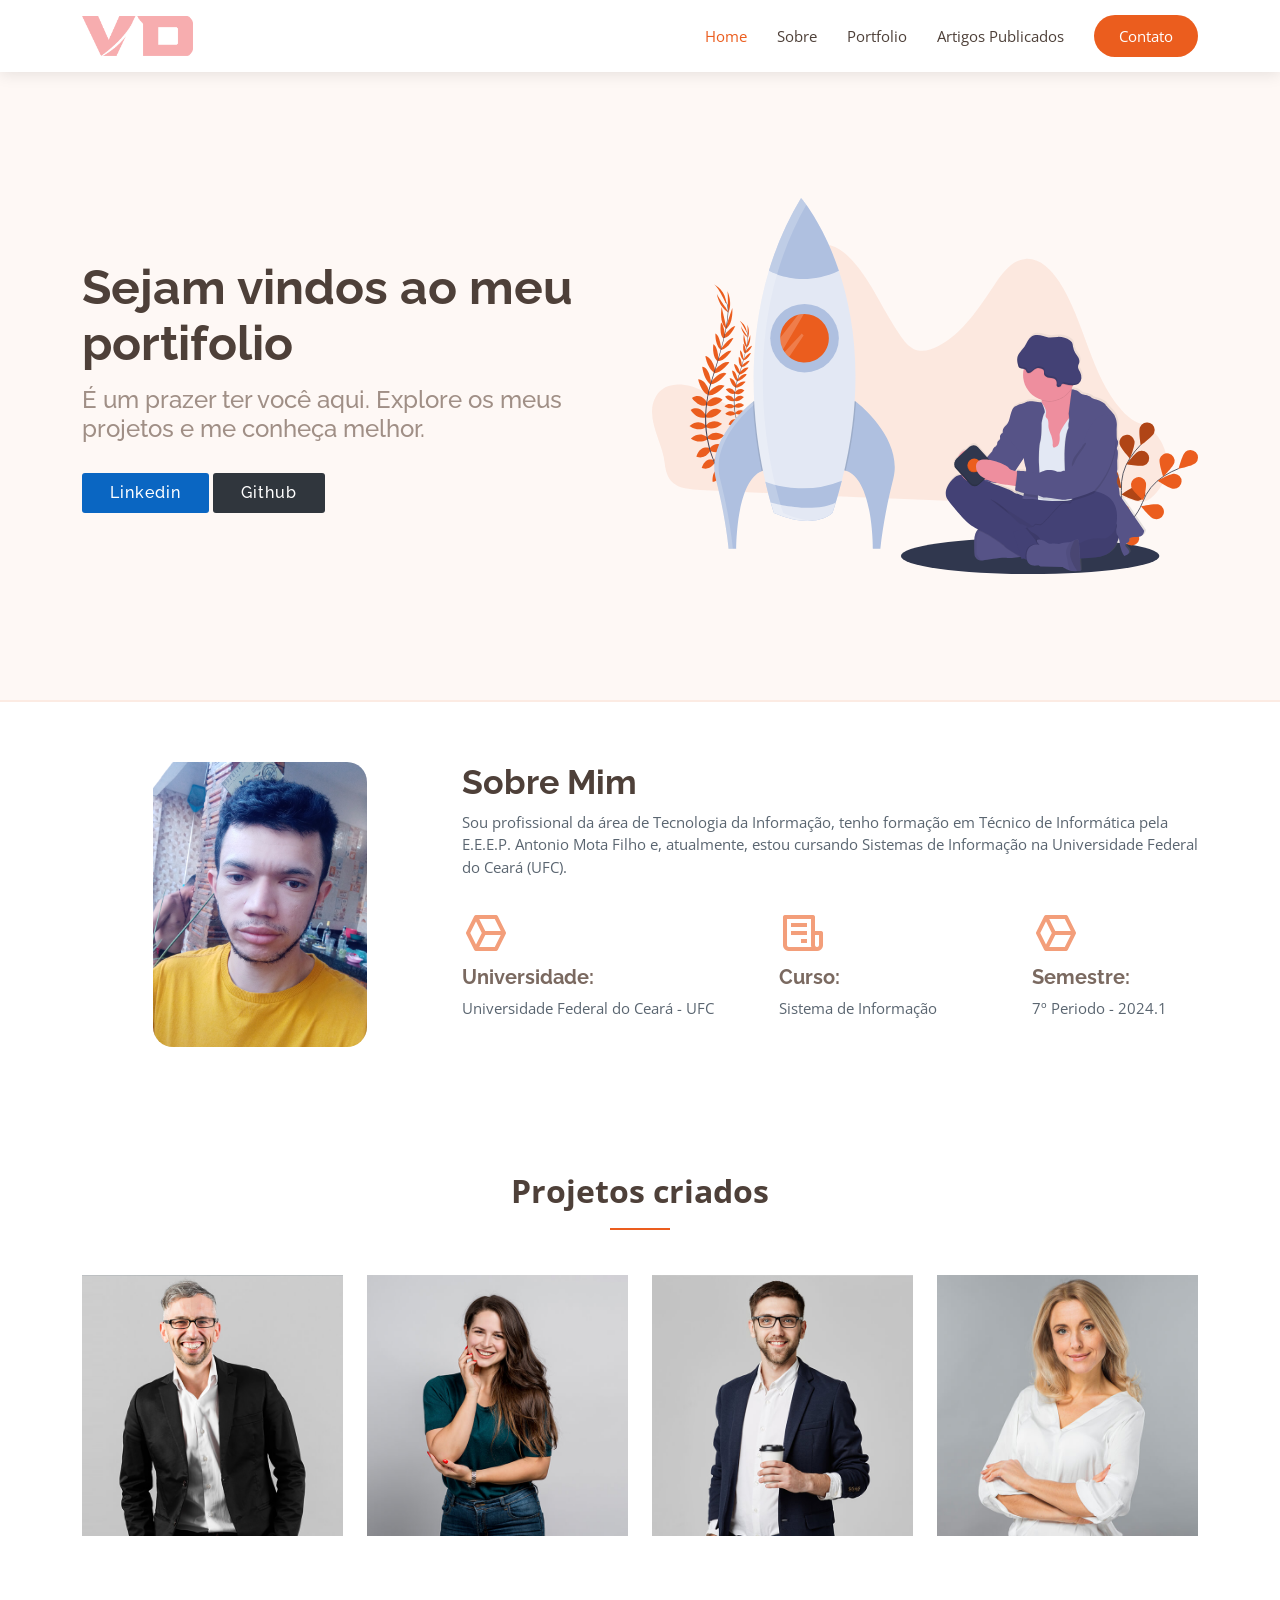
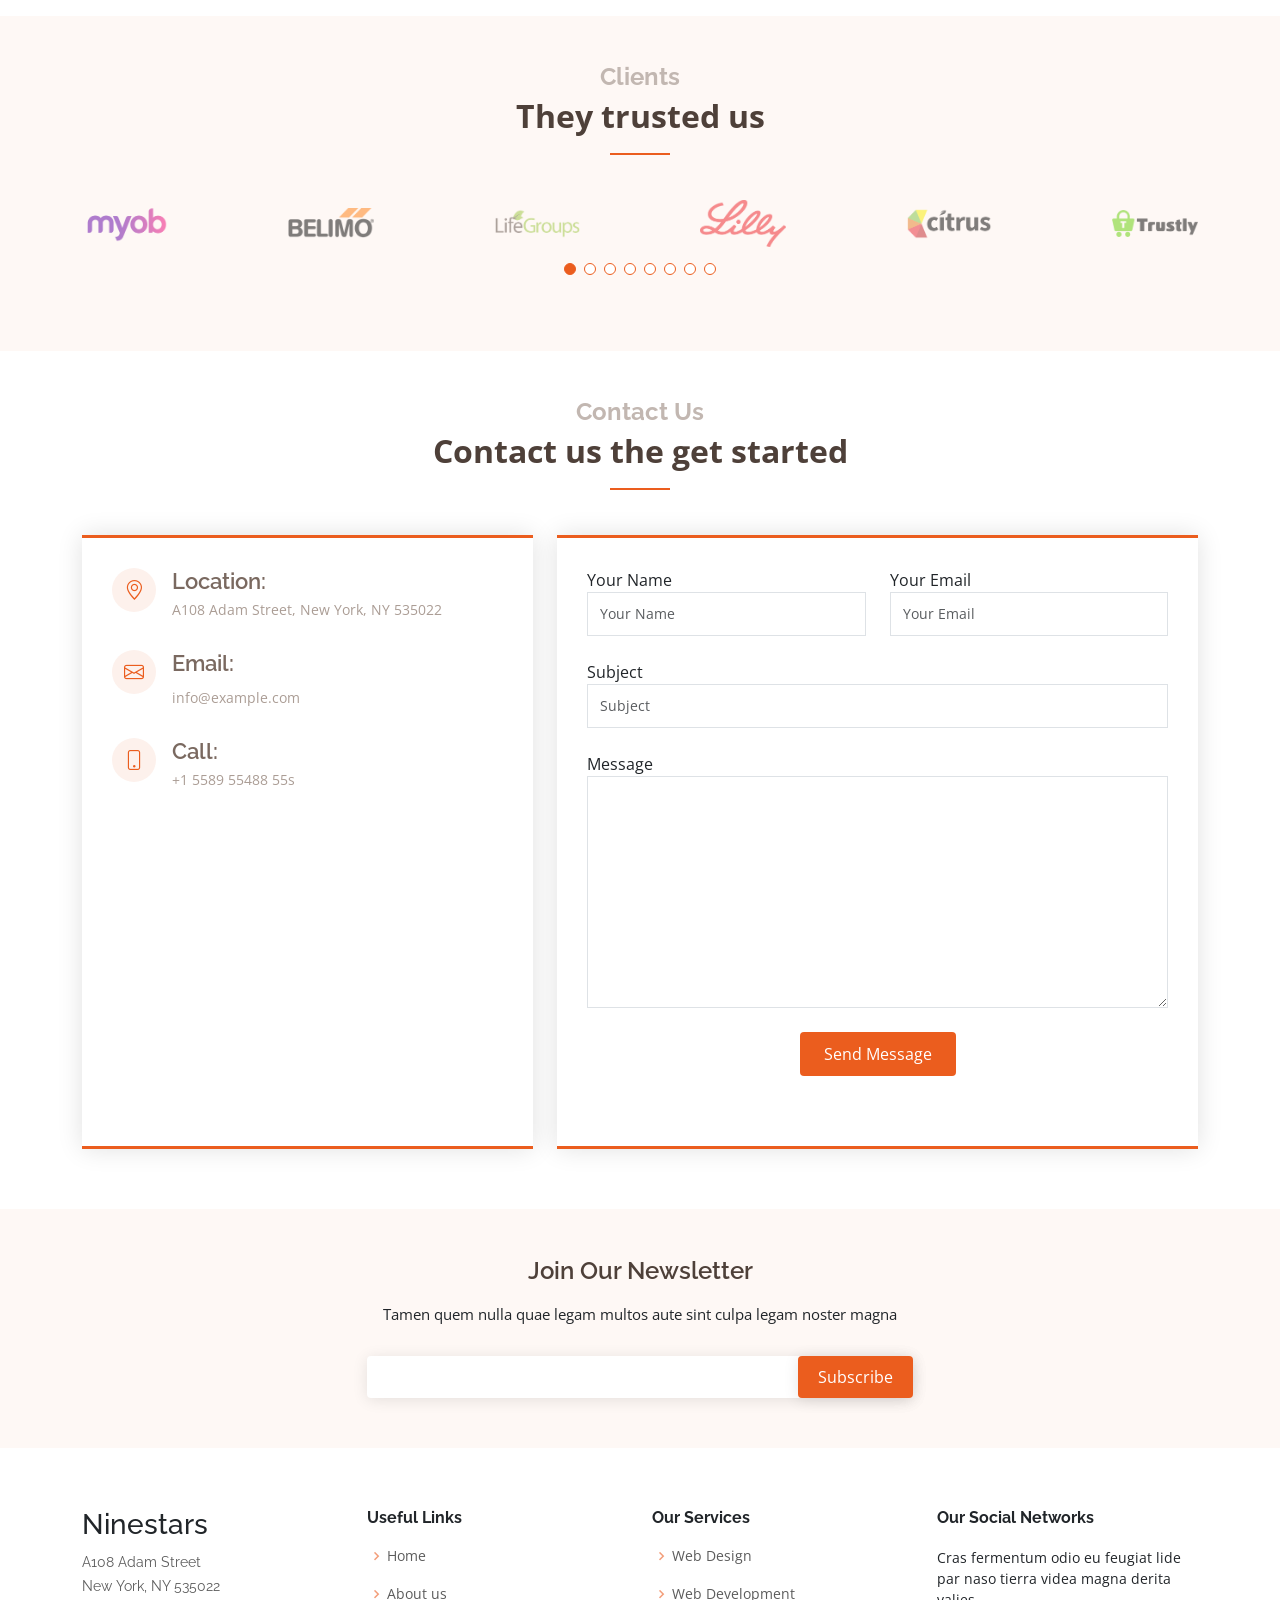
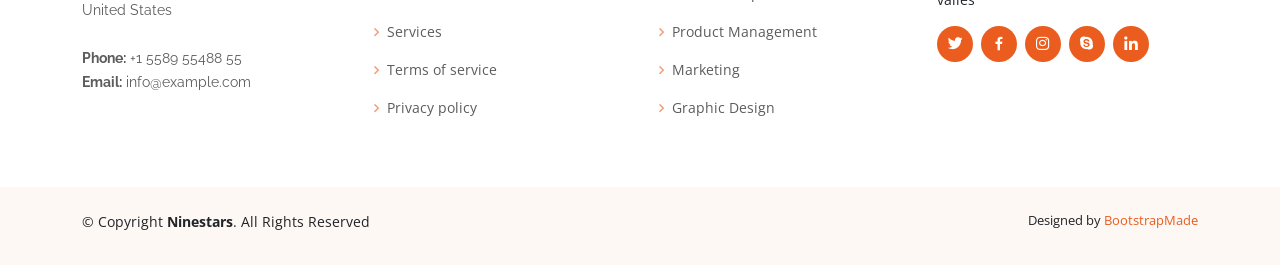
==== commit ac67d1b5: "🔄 Atualizar na home, correção do css para o antigo" ====
--- a/index.html
+++ b/index.html
@@ -2,7 +2,6 @@
 <html lang="pt-BR">
 
 <head>
-<<<<<<< HEAD
   <meta charset="utf-8">
   <meta content="width=device-width, initial-scale=1.0" name="viewport">
 
@@ -130,11 +129,11 @@
 
       </div>
     </section><!-- End About Section -->
-   
-
-
-
-    
+
+
+
+
+
     <!-- ======= Team Section ======= -->
     <section id="team" class="team">
       <div class="container">
@@ -321,11 +320,78 @@
   </main><!-- End #main -->
 
   <!-- ======= Footer ======= -->
-  
+  <footer id="footer">
+
+    <div class="footer-newsletter">
+      <div class="container">
+        <div class="row justify-content-center">
+          <div class="col-lg-6">
+            <h4>Join Our Newsletter</h4>
+            <p>Tamen quem nulla quae legam multos aute sint culpa legam noster magna</p>
+            <form action="" method="post">
+              <input type="email" name="email"><input type="submit" value="Subscribe">
+            </form>
+          </div>
+        </div>
+      </div>
+    </div>
+
+    <div class="footer-top">
+      <div class="container">
+        <div class="row">
+
+          <div class="col-lg-3 col-md-6 footer-contact">
+            <h3>Ninestars</h3>
+            <p>
+              A108 Adam Street <br>
+              New York, NY 535022<br>
+              United States <br><br>
+              <strong>Phone:</strong> +1 5589 55488 55<br>
+              <strong>Email:</strong> info@example.com<br>
+            </p>
+          </div>
+
+          <div class="col-lg-3 col-md-6 footer-links">
+            <h4>Useful Links</h4>
+            <ul>
+              <li><i class="bx bx-chevron-right"></i> <a href="#">Home</a></li>
+              <li><i class="bx bx-chevron-right"></i> <a href="#">About us</a></li>
+              <li><i class="bx bx-chevron-right"></i> <a href="#">Services</a></li>
+              <li><i class="bx bx-chevron-right"></i> <a href="#">Terms of service</a></li>
+              <li><i class="bx bx-chevron-right"></i> <a href="#">Privacy policy</a></li>
+            </ul>
+          </div>
+
+          <div class="col-lg-3 col-md-6 footer-links">
+            <h4>Our Services</h4>
+            <ul>
+              <li><i class="bx bx-chevron-right"></i> <a href="#">Web Design</a></li>
+              <li><i class="bx bx-chevron-right"></i> <a href="#">Web Development</a></li>
+              <li><i class="bx bx-chevron-right"></i> <a href="#">Product Management</a></li>
+              <li><i class="bx bx-chevron-right"></i> <a href="#">Marketing</a></li>
+              <li><i class="bx bx-chevron-right"></i> <a href="#">Graphic Design</a></li>
+            </ul>
+          </div>
+
+          <div class="col-lg-3 col-md-6 footer-links">
+            <h4>Our Social Networks</h4>
+            <p>Cras fermentum odio eu feugiat lide par naso tierra videa magna derita valies</p>
+            <div class="social-links mt-3">
+              <a href="#" class="twitter"><i class="bx bxl-twitter"></i></a>
+              <a href="#" class="facebook"><i class="bx bxl-facebook"></i></a>
+              <a href="#" class="instagram"><i class="bx bxl-instagram"></i></a>
+              <a href="#" class="google-plus"><i class="bx bxl-skype"></i></a>
+              <a href="#" class="linkedin"><i class="bx bxl-linkedin"></i></a>
+            </div>
+          </div>
+
+        </div>
+      </div>
+    </div>
 
     <div class="container py-4">
       <div class="copyright">
-        &copy; Copyright <strong><span>Vicente Neto </span></strong>. Todos Direitos reservados
+        &copy; Copyright <strong><span>Ninestars</span></strong>. All Rights Reserved
       </div>
       <div class="credits">
         <!-- All the links in the footer should remain intact. -->
